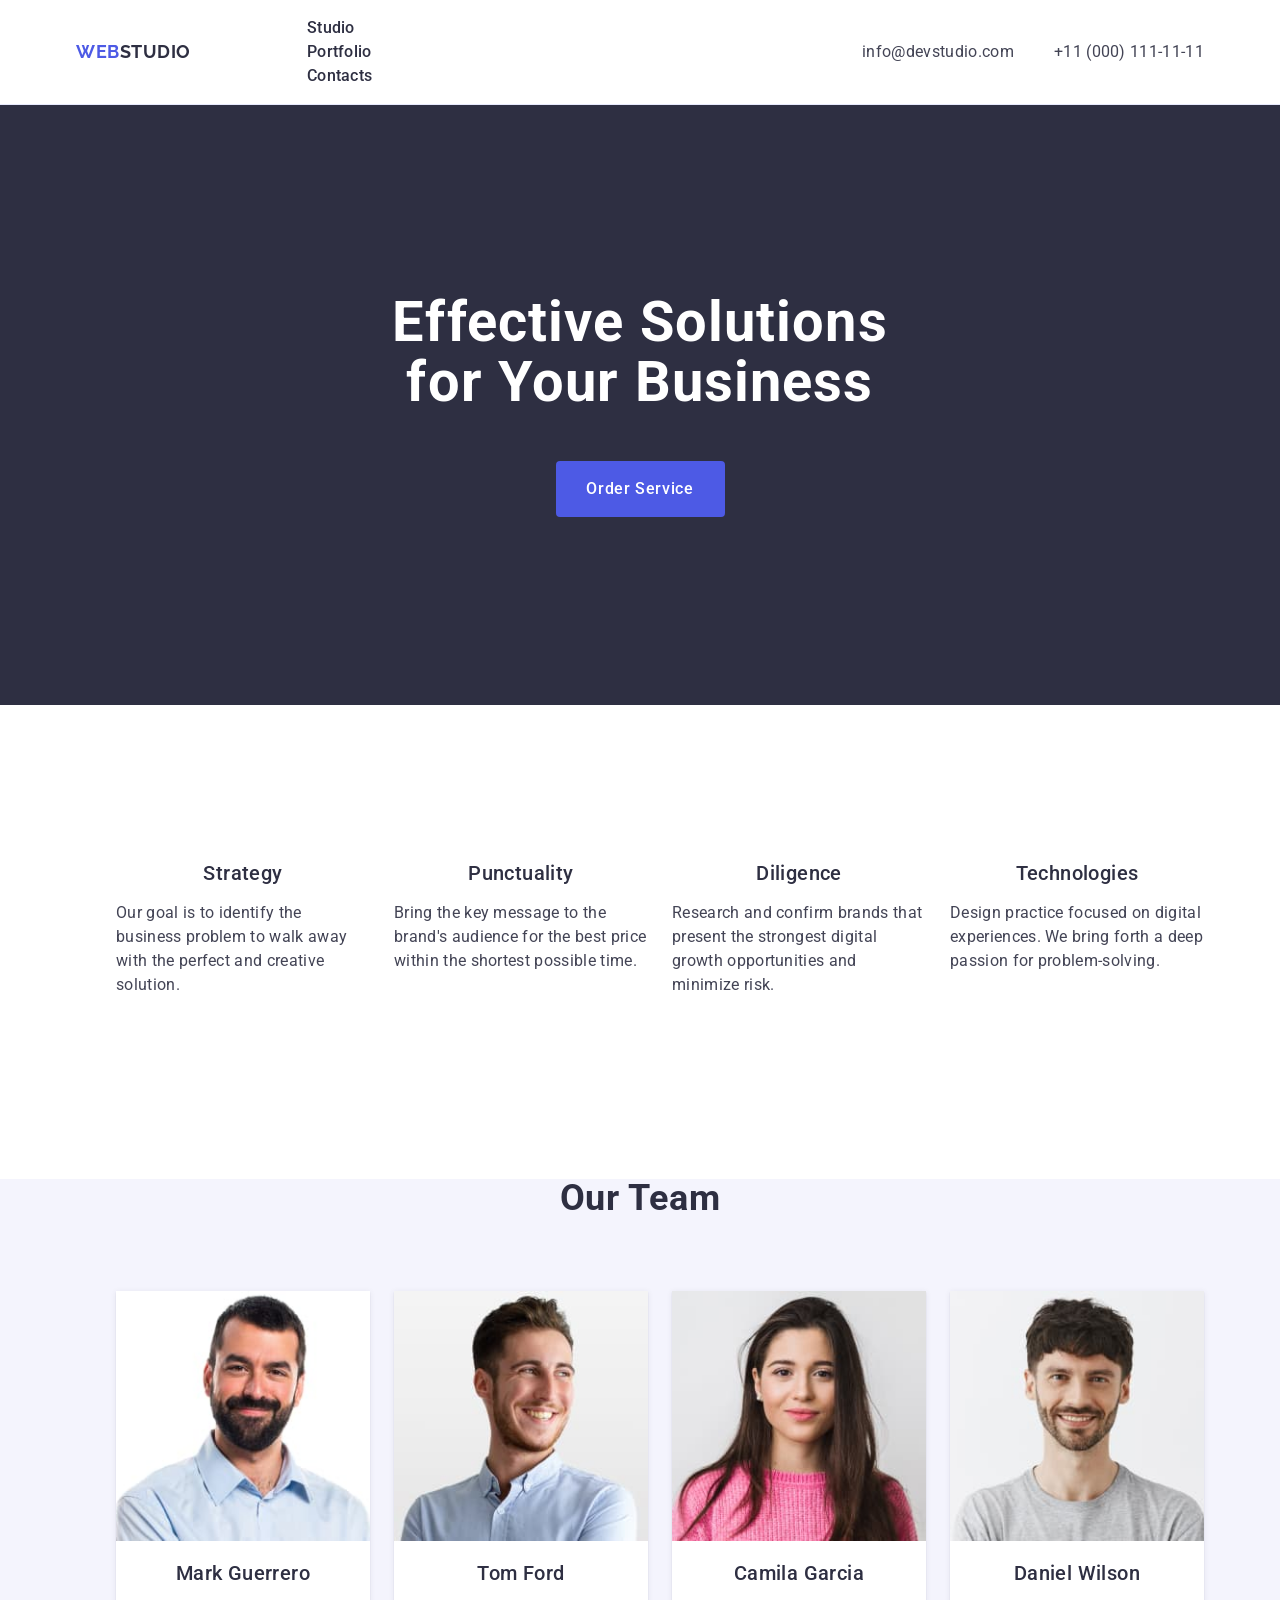
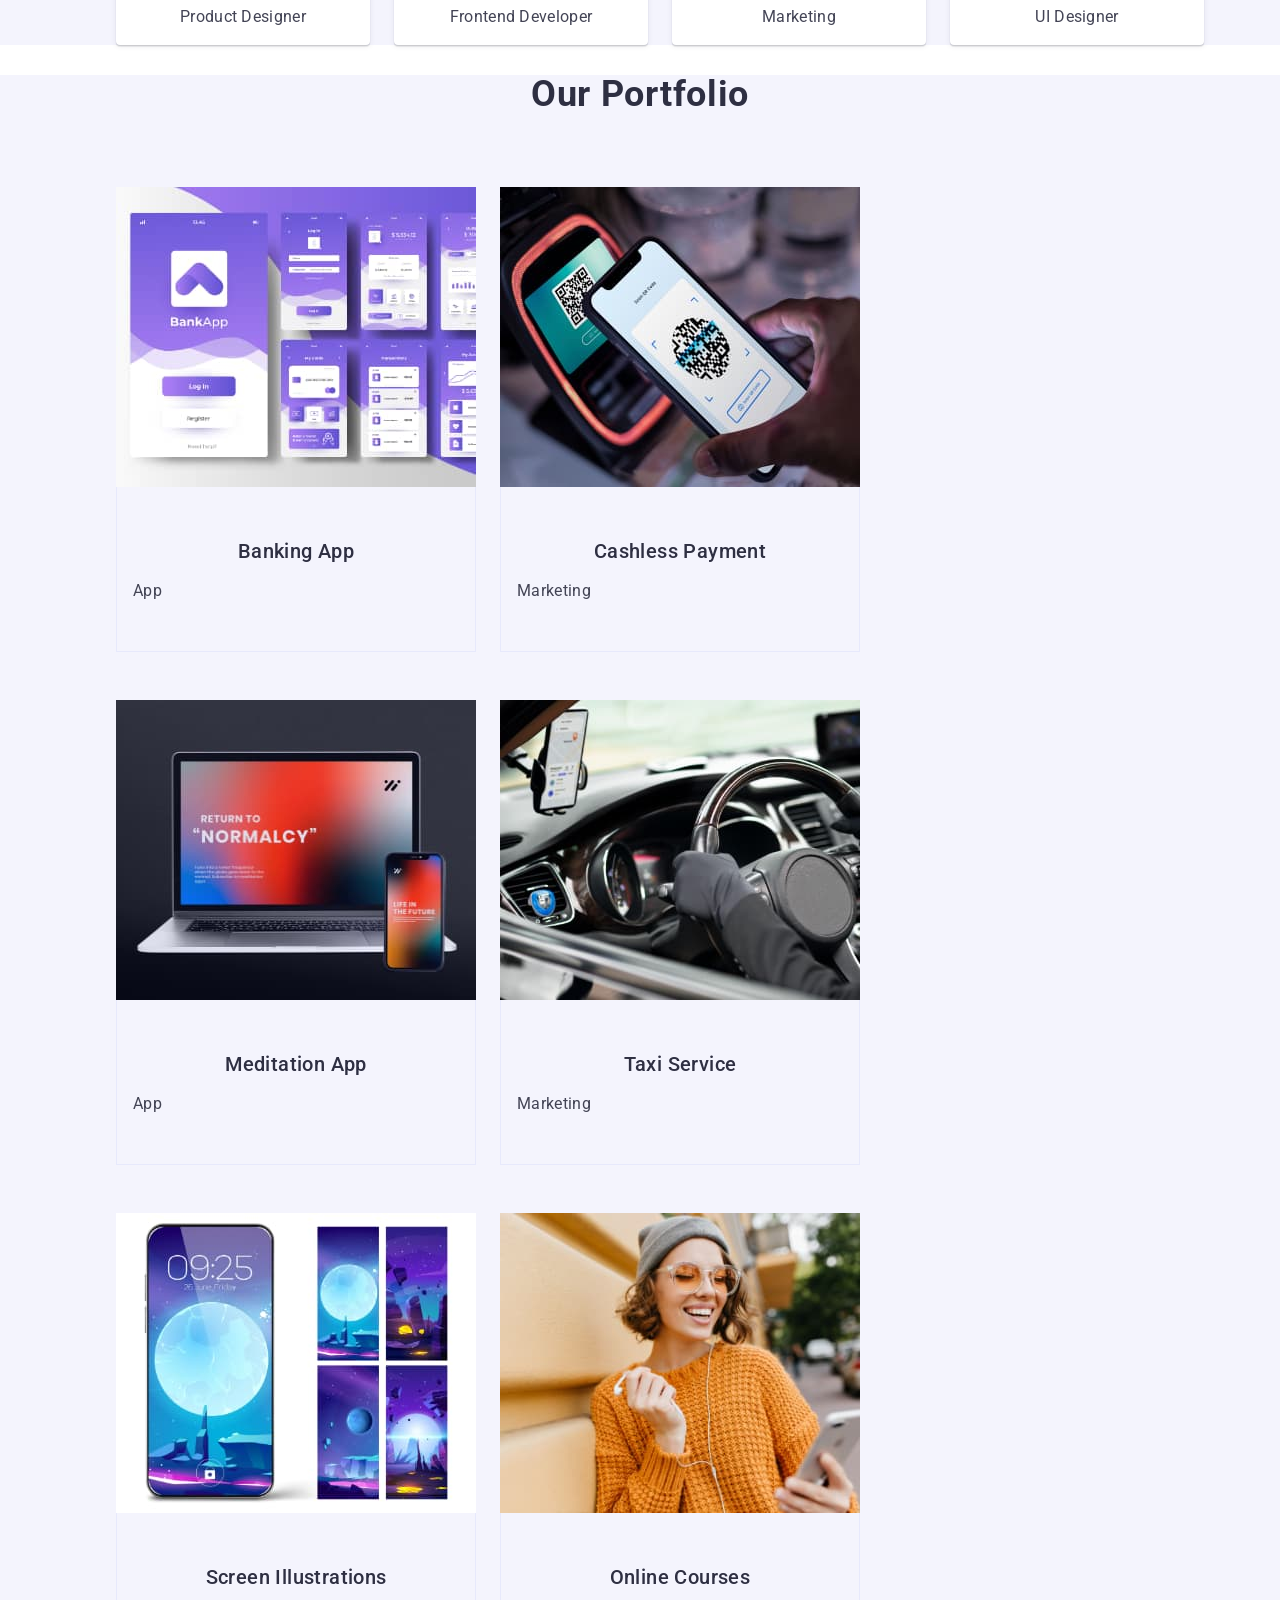
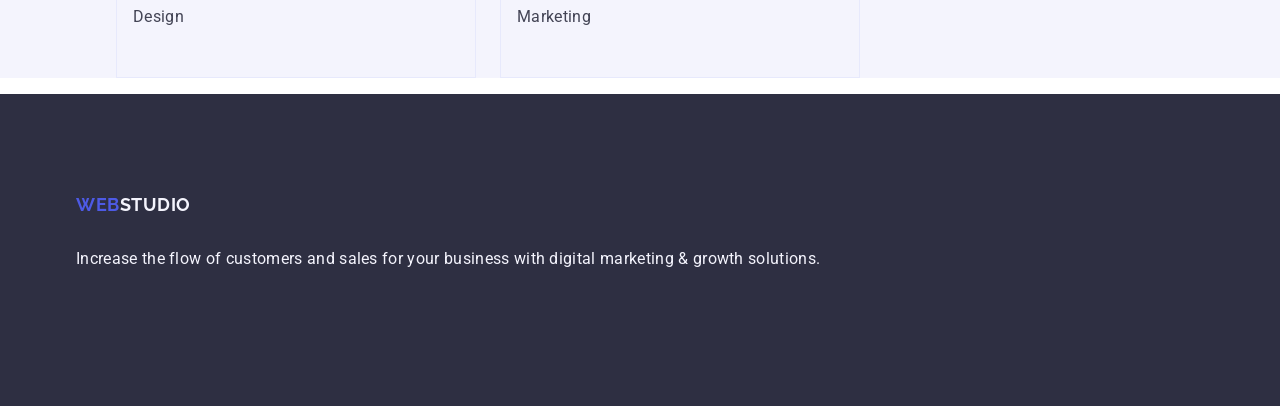
==== index.html @ 8fac4579 "poprawka -znacznik img -menu gap 40px -max width -styl width: calc -section padding -div kontener -f" ====
<!DOCTYPE html>
<html lang="en">

<head>
    <meta charset="utf-8">
    <meta http-equiv="X-UA-Compatible" content="IE=edge">
    <meta name="viewport" content="width=device-width, initial-scale=1.0">
    <title>WebStudio</title>
    <link rel="stylesheet" href="https://cdnjs.cloudflare.com/ajax/libs/modern-normalize/2.0.0/modern-normalize.min.css"
        integrity="sha512-4xo8blKMVCiXpTaLzQSLSw3KFOVPWhm/TRtuPVc4WG6kUgjH6J03IBuG7JZPkcWMxJ5huwaBpOpnwYElP/m6wg=="
        crossorigin="anonymous" referrerpolicy="no-referrer">
    <link rel="preconnect" href="https://fonts.googleapis.com">
    <link rel="preconnect" href="https://fonts.gstatic.com" crossorigin>
    <link href="https://fonts.googleapis.com/css2?family=Raleway:wght@700&family=Roboto:wght@400;500;700&display=swap"
        rel="stylesheet">
    <link rel="stylesheet" href="./css/styles.css" />
</head>

<body>
    <header class="first-line">
        <!--navigation-->
        <div class="div-container container">
            <nav class="top-line">
                <a href="./index.html" class="web">Web<span class="studio">Studio</span></a>
                <ul class="list-nav">
                    <li>
                        <a class="menu-nav" href="./index.html">Studio</a>
                    </li>
                    <li>
                        <a class="menu-nav" href="">Portfolio</a>
                    </li>
                    <li>
                        <a class="menu-nav" href="">Contacts</a>
                    </li>
                </ul>
            </nav>
            <!--address link-->
            <address class="address">
                <ul class="contact-list">
                    <li>
                        <a class="contact" href="mailto:info@devstudio.com">info@devstudio.com</a>
                    </li>
                    <li>
                        <a class="contact" href="tel:+110001111111">+11 (000) 111-11-11</a>
                    </li>
                </ul>
            </address>
        </div>
    </header>
    <main>
        <!--image theme section-->
        <section class="first-section">
            <div class="container">
                <h1 class="page-title">Effective Solutions for Your Business</h1>
                <button class="service-button" type="button">Order Service</button>
            </div>
        </section>
        <!--first section-->
        <section class="section-text">
            <div class="container">
                <h2 class="visually-hidden">hidden-header</h2>
                <ul class="list-title">
                    <li class="list-item">
                        <h3 class="title">Strategy</h3>
                        <p class="text">Our goal is to identify the business
                            problem to walk away with the perfect and creative solution.</p>
                    </li>
                    <li class="list-item">
                        <h3 class="title">Punctuality</h3>
                        <p class="text">Bring the key message to the brand's audience for the best price within the
                            shortest
                            possible
                            time.</p>
                    </li>
                    <li class="list-item">
                        <h3 class="title">Diligence</h3>
                        <p class="text">Research and confirm brands that present the strongest digital growth
                            opportunities
                            and minimize
                            risk.</p>
                    </li>
                    <li class="list-item">
                        <h3 class="title">Technologies</h3>
                        <p class="text">Design practice focused on digital experiences. We bring forth a deep passion
                            for
                            problem-solving.</p>
                    </li>
                </ul>
            </div>
        </section>
        <!--our team section-->
        <section class="team-section">
            <div class="container">
                <h2 class="our-team">Our Team</h2>
                <ul class="team-list">
                    <li class="team-card">
                        <img src="./images/teammate1.jpg" alt="Product Designer" width="264">
                        <h3 class="team-mate">Mark Guerrero</h3>
                        <p class="position">Product Designer</p>
                    </li>
                    <li class="team-card">
                        <img src="./images/teammate2.jpg" alt="Frontend Developer" width="264">
                        <h3 class="team-mate">Tom Ford</h3>
                        <p class="position">Frontend Developer</p>
                    </li>
                    <li class="team-card">
                        <img src="./images/teammate3.jpg" alt="Lady from the marketing department" width="264">
                        <h3 class="team-mate">Camila Garcia</h3>
                        <p class="position">Marketing</p>
                    </li>
                    <li class="team-card">
                        <img src="./images/teammate4.jpg" alt="UI Designer" width="264">
                        <h3 class="team-mate">Daniel Wilson</h3>
                        <p class="position">UI Designer</p>
                    </li>
                </ul>
            </div>
        </section>
        <!--web studio portfolio-->
        <section class="our-portfolio-section">
            <div class="container">
                <h2 class="portfolio">Our Portfolio</h2>
                <ul class="portfolio-showcase">
                    <li class="portfolio-item">
                        <img src="./images/img1.jpg" alt="banking app showcase" width="360" height="300">
                        <div class="div-portfolio">
                            <h3 class="header-portfolio">Banking App</h3>
                            <p class="script">App</p>
                        </div>
                    </li>
                    <li class="portfolio-item">
                        <img src="./images/img2.jpg" alt="NFC payment" width="360">
                        <div class="div-portfolio">
                            <h3 class="header-portfolio">Cashless Payment</h3>
                            <p class="script">Marketing</p>
                        </div>
                    </li>
                    <li class="portfolio-item">
                        <img src="./images/img3.jpg" alt="colorful screen of laptop and phone" width="360" height="300">
                        <div class="div-portfolio">
                            <h3 class="header-portfolio">Meditation App</h3>
                            <p class="script">App</p>
                        </div>
                    </li>
                    <li class="portfolio-item">
                        <img src="./images/img4.jpg" alt="control panel in the car" width="360" height="300">
                        <div class="div-portfolio">
                            <h3 class="header-portfolio">Taxi Service</h3>
                            <p class="script">Marketing</p>
                        </div>
                    </li>
                    <li class="portfolio-item">
                        <img src="./images/img5.jpg" alt="set of walpapers for phone" width="360" height="300">
                        <div class="div-portfolio">
                            <h3 class="header-portfolio">Screen Illustrations</h3>
                            <p class="script">Design</p>
                        </div>
                    </li>
                    <li class="portfolio-item">
                        <img src="./images/img6.jpg" alt="smiling lady in orange sweater and sunglasses" width="360"
                            height="300">
                        <div class="div-portfolio">
                            <h3 class="header-portfolio">Online Courses</h3>
                            <p class="script">Marketing</p>
                        </div>
                    </li>
                </ul>
            </div>
        </section>
    </main>
    <footer class="footer">
        <div class="container">
            <a href="./index.html" class="web web-footer">Web<span class="footer-studio">Studio</span></a>
            <p class="footer-text">Increase the flow of customers and sales for your business with digital marketing &
                growth solutions.</p>
        </div>
    </footer>
</body>

</html>
---- css/styles.css ----
*,
*::before,
*::after {
	box-sizing: border-box;
}

body {
	font-family: "Roboto", sans-serif;
	background-color: #ffffff;
	font-size: 16px;
	line-height: 1.5;
	letter-spacing: 0.02em;
	color: #434455;
}

img {
	display: block;
	max-width: 100%;
	height: auto;
}

.first-line {
	border-bottom: 1px solid #e7e9fc;
}

.div-container {
	display: flex;
	align-items: center;
	justify-content: space-between;
}

.container {
	width: 1158px;
	margin: 0 auto;
	padding: 0 15px;
}

.top-line {
	display: flex;
	align-items: center;
	justify-content: space-between;
}

.web {
	font-family: "Raleway", sans-serif;
	font-weight: 700;
	font-size: 18px;
	line-height: 1.17;
	letter-spacing: 0.03em;
	text-transform: uppercase;
	text-decoration: none;
	color: #4d5ae5;
	display: flex;
	margin-right: 76px;
}

.studio {
	font-family: "Raleway", sans-serif;
	font-weight: 700;
	font-size: 18px;
	line-height: 1.17;
	letter-spacing: 0.03em;
	text-decoration: none;
	color: #2e2f42;
}

.list-navi {
	display: flex;
	padding: 24px 0;
	gap: 40px;
}

.menu-nav {
	font-family: "Roboto";
	font-weight: 500;
	font-size: 16px;
	line-height: 1.5;
	letter-spacing: 0.02em;
	text-decoration: none;
	color: #2e2f42;
	padding: 24px 0;
	gap: 40px;
}

.menu-nav:hover,
.menu-nav:focus {
	color: #404bbf;
}

.address {
	font-style: normal;
}

.contact-list {
	display: flex;
	padding: 24px 0;
	gap: 40px;
}

.contact {
	font-family: "Roboto";
	font-weight: 400;
	font-size: 16px;
	line-height: 1.5;
	letter-spacing: 0.02em;
	text-decoration: none;
	color: #434455;
}

.contact:hover,
.contact:focus {
	color: #404bbf;
}

.first-section {
	background-color: #2e2f42;
	text-align: center;
	padding: 188px 0;
}

.page-title {
	font-family: "Roboto";
	font-weight: 700;
	font-size: 56px;
	line-height: 1.07;
	letter-spacing: 0.02em;
	text-align: center;
	color: #ffffff;
	margin: 0 auto;
	margin-bottom: 48px;
	max-width: 496px;
}

.service-button {
	font-family: "Roboto", sans-serif;
	font-weight: 500;
	font-size: 16px;
	line-height: 1.5;
	letter-spacing: 0.04em;
	color: #ffffff;
	background-color: #4d5ae5;
	cursor: pointer;
	display: block;
	border-radius: 4px;
	margin: 0 auto;
	height: 56px;
	border: none;
	min-width: 169px;
}
.section-text {
	padding-top: 120px;
	padding-bottom: 120px;
}

.visually-hidden {
	position: absolute;
	width: 1px;
	height: 1px;
	margin: -1px;
	border: 0;
	padding: 0;
	white-space: nowrap;
	clip-path: inset(100%);
	clip: rect(0 0 0 0);
	overflow: hidden;
}

.list-title {
	display: flex;
	gap: 24px;
}

.list-item {
	width: calc((100% - 3 * 24px) / 4);
}

.service-button:hover,
.service-button:active,
.service-button:focus {
	background-color: #404bbf;
}

.second-section {
	font-weight: 700;
	font-size: 36px;
	line-height: 1.11;
	letter-spacing: 0.02em;
	text-align: center;
	color: #2e2f42;
}

.title {
	font-family: "Roboto";
	font-weight: 500;
	font-size: 20px;
	line-height: 1.2;
	letter-spacing: 0.02em;
	text-align: center;
	color: #2e2f42;
	margin-bottom: 8px;
}

.text {
	font-family: "Roboto";
	font-weight: 400;
	font-size: 16px;
	color: #434455;
}

ul {
	list-style-type: none;
}

.team-section {
	background-color: #f4f4fd;
}

.our-team {
	font-family: "Roboto";
	font-weight: 700;
	font-size: 36px;
	line-height: 1.11;
	letter-spacing: 0.02em;
	text-align: center;
	text-transform: capitalize;
	color: #2e2f42;
	margin-bottom: 72px;
}

.team-list {
	display: flex;
	gap: 24px;
}

.team-card {
	background-color: #ffffff;
	text-align: center;
	box-shadow: 0 2px 1px 0 rgba(46, 47, 66, 0.08),
		0 1px 1px 0 rgba(46, 47, 66, 0.16), 0 1px 6px 0 rgba(46, 47, 66, 0.08);
	border-radius: 0px 0px 4px 4px;
}

.team-mate {
	font-family: "Roboto";
	font-weight: 500;
	font-size: 20px;
	line-height: 1.2;
	letter-spacing: 0.02em;
	text-align: center;
	color: #2e2f42;
}

.position {
	font-family: "Roboto";
	font-weight: 400;
	font-size: 16px;
	line-height: 1.5;
	letter-spacing: 0.02em;
	text-align: center;
	color: #434455;
}

.our-portfolio-section {
	background-color: #f4f4fd;
}

.portfolio {
	font-family: "Roboto";
	font-weight: 700;
	font-size: 36px;
	line-height: 1.11;
	letter-spacing: 0.02em;
	text-align: center;
	text-transform: capitalize;
	color: #2e2f42;
	text-align: center;
	text-transform: capitalize;
	margin-bottom: 72px;
}

.portfolio-showcase {
	display: flex;
	flex-wrap: wrap;
	column-gap: 24px;
	row-gap: 48px;
}

.portfolio-item {
	width: cals((100% - 48px) / 3);
}

.div-portfolio {
	border: 1px solid #e7e9fc;
	padding: 32px 16px;
	border-top: none;
}

.header-portfolio {
	font-family: "Roboto";
	font-weight: 500;
	font-size: 20px;
	line-height: 1.2;
	letter-spacing: 0.02em;
	text-align: center;
	color: #2e2f42;
	margin-bottom: 8px;
}

.script {
	font-family: "Roboto";
	font-weight: 400;
	font-size: 16px;
	color: #434455;
}

.footer {
	background-color: #2e2f42;
	height: 312px;
	padding: 100px 0;
}

.web-footer {
	display: inline-block;
	margin-bottom: 16px;
}

.footer-studio {
	font-family: "Raleway", sans-serif;
	font-weight: 700;
	font-size: 18px;
	line-height: 1.17;
	letter-spacing: 0.03em;
	text-transform: uppercase;
	color: #f4f4fd;
}

.footer-text {
	font-family: "Roboto";
	font-weight: 400;
	font-size: 16px;
	color: #f4f4fd;
}
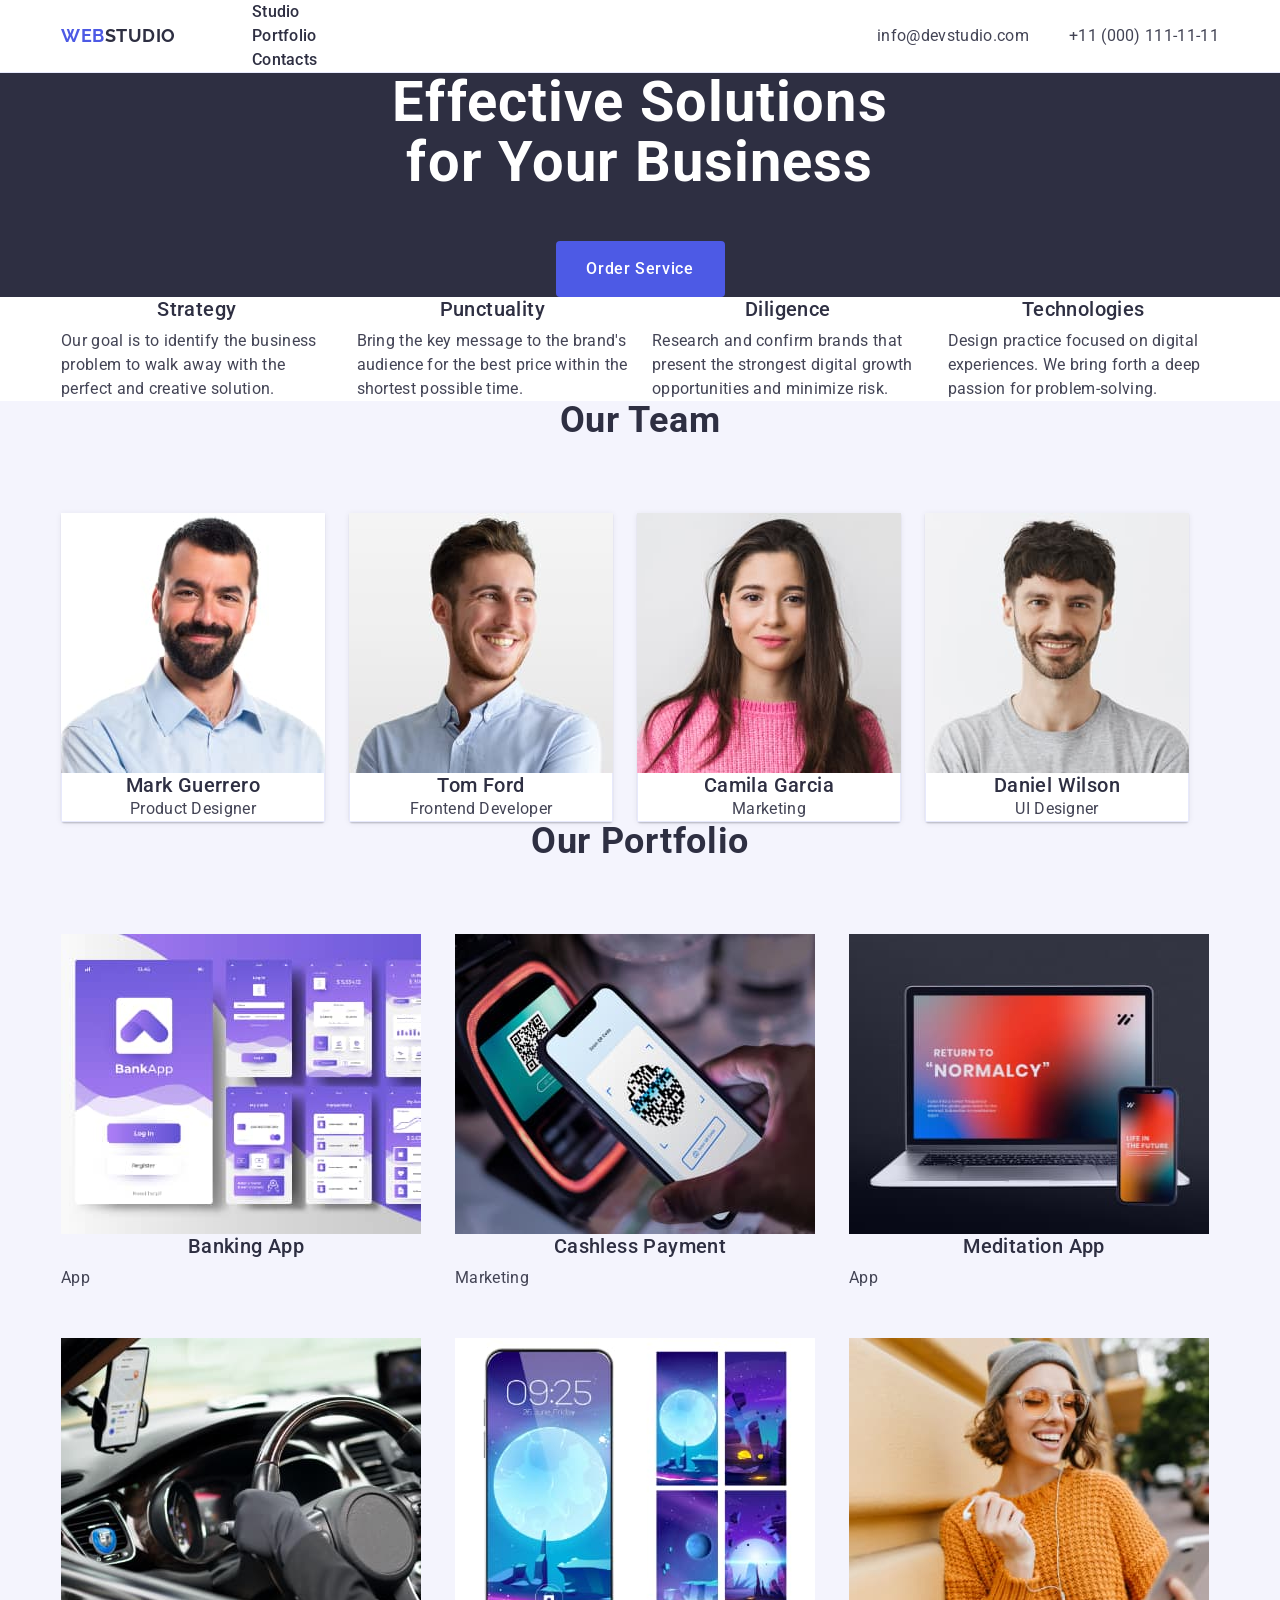
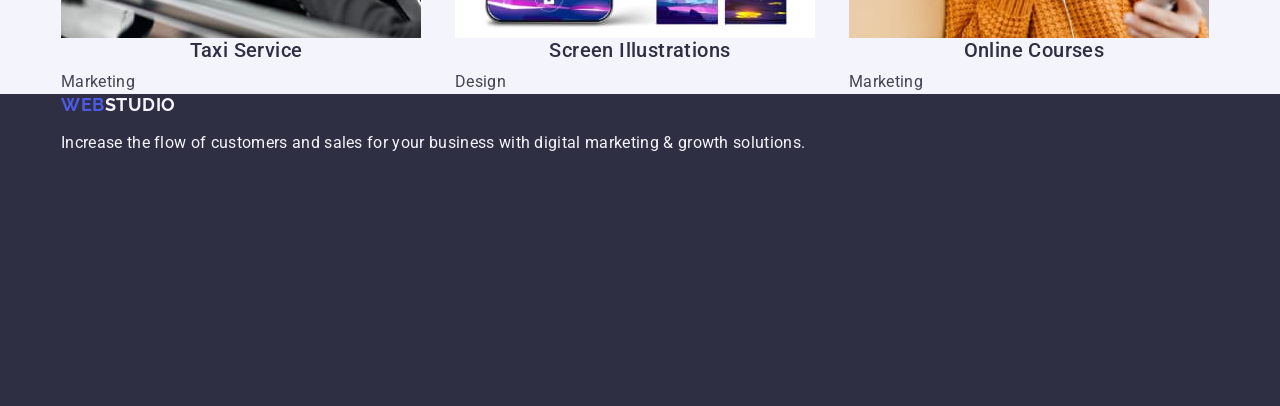
==== commit 459db498: "poprawka 3 padding 0 div dla li" ====
--- a/index.html
+++ b/index.html
@@ -95,23 +95,31 @@
                 <ul class="team-list">
                     <li class="team-card">
                         <img src="./images/teammate1.jpg" alt="Product Designer" width="264">
-                        <h3 class="team-mate">Mark Guerrero</h3>
-                        <p class="position">Product Designer</p>
+                        <div class="div-portfolio">
+                            <h3 class="team-mate">Mark Guerrero</h3>
+                            <p class="position">Product Designer</p>
+                        </div>
                     </li>
                     <li class="team-card">
                         <img src="./images/teammate2.jpg" alt="Frontend Developer" width="264">
-                        <h3 class="team-mate">Tom Ford</h3>
-                        <p class="position">Frontend Developer</p>
+                        <div class="div-portfolio">
+                            <h3 class="team-mate">Tom Ford</h3>
+                            <p class="position">Frontend Developer</p>
+                        </div>
                     </li>
                     <li class="team-card">
                         <img src="./images/teammate3.jpg" alt="Lady from the marketing department" width="264">
-                        <h3 class="team-mate">Camila Garcia</h3>
-                        <p class="position">Marketing</p>
+                        <div class="div-portfolio">
+                            <h3 class="team-mate">Camila Garcia</h3>
+                            <p class="position">Marketing</p>
+                        </div>
                     </li>
                     <li class="team-card">
                         <img src="./images/teammate4.jpg" alt="UI Designer" width="264">
-                        <h3 class="team-mate">Daniel Wilson</h3>
-                        <p class="position">UI Designer</p>
+                        <div class="div-portfolio">
+                            <h3 class="team-mate">Daniel Wilson</h3>
+                            <p class="position">UI Designer</p>
+                        </div>
                     </li>
                 </ul>
             </div>
@@ -123,46 +131,35 @@
                 <ul class="portfolio-showcase">
                     <li class="portfolio-item">
                         <img src="./images/img1.jpg" alt="banking app showcase" width="360" height="300">
-                        <div class="div-portfolio">
-                            <h3 class="header-portfolio">Banking App</h3>
-                            <p class="script">App</p>
-                        </div>
+                        <h3 class="header-portfolio">Banking App</h3>
+                        <p class="script">App</p>
                     </li>
                     <li class="portfolio-item">
                         <img src="./images/img2.jpg" alt="NFC payment" width="360">
-                        <div class="div-portfolio">
-                            <h3 class="header-portfolio">Cashless Payment</h3>
-                            <p class="script">Marketing</p>
-                        </div>
+                        <h3 class="header-portfolio">Cashless Payment</h3>
+                        <p class="script">Marketing</p>
                     </li>
                     <li class="portfolio-item">
                         <img src="./images/img3.jpg" alt="colorful screen of laptop and phone" width="360" height="300">
-                        <div class="div-portfolio">
-                            <h3 class="header-portfolio">Meditation App</h3>
-                            <p class="script">App</p>
-                        </div>
+                        <h3 class="header-portfolio">Meditation App</h3>
+                        <p class="script">App</p>
                     </li>
                     <li class="portfolio-item">
                         <img src="./images/img4.jpg" alt="control panel in the car" width="360" height="300">
-                        <div class="div-portfolio">
-                            <h3 class="header-portfolio">Taxi Service</h3>
-                            <p class="script">Marketing</p>
-                        </div>
+                        <h3 class="header-portfolio">Taxi Service</h3>
+                        <p class="script">Marketing</p>
+
                     </li>
                     <li class="portfolio-item">
                         <img src="./images/img5.jpg" alt="set of walpapers for phone" width="360" height="300">
-                        <div class="div-portfolio">
-                            <h3 class="header-portfolio">Screen Illustrations</h3>
-                            <p class="script">Design</p>
-                        </div>
+                        <h3 class="header-portfolio">Screen Illustrations</h3>
+                        <p class="script">Design</p>
                     </li>
                     <li class="portfolio-item">
                         <img src="./images/img6.jpg" alt="smiling lady in orange sweater and sunglasses" width="360"
                             height="300">
-                        <div class="div-portfolio">
-                            <h3 class="header-portfolio">Online Courses</h3>
-                            <p class="script">Marketing</p>
-                        </div>
+                        <h3 class="header-portfolio">Online Courses</h3>
+                        <p class="script">Marketing</p>
                     </li>
                 </ul>
             </div>
--- a/css/styles.css
+++ b/css/styles.css
@@ -2,6 +2,8 @@
 *::before,
 *::after {
 	box-sizing: border-box;
+	margin: 0;
+	padding: 0;
 }
 
 body {
@@ -32,7 +34,7 @@
 .container {
 	width: 1158px;
 	margin: 0 auto;
-	padding: 0 15px;
+	padding: 0;
 }
 
 .top-line {
@@ -66,7 +68,7 @@
 
 .list-navi {
 	display: flex;
-	padding: 24px 0;
+	padding: 0;
 	gap: 40px;
 }
 
@@ -78,7 +80,7 @@
 	letter-spacing: 0.02em;
 	text-decoration: none;
 	color: #2e2f42;
-	padding: 24px 0;
+	padding: 0;
 	gap: 40px;
 }
 
@@ -93,7 +95,7 @@
 
 .contact-list {
 	display: flex;
-	padding: 24px 0;
+	padding: 0;
 	gap: 40px;
 }
 
@@ -115,7 +117,7 @@
 .first-section {
 	background-color: #2e2f42;
 	text-align: center;
-	padding: 188px 0;
+	padding: 0;
 }
 
 .page-title {
@@ -148,8 +150,7 @@
 	min-width: 169px;
 }
 .section-text {
-	padding-top: 120px;
-	padding-bottom: 120px;
+	padding: 0;
 }
 
 .visually-hidden {
@@ -286,12 +287,12 @@
 }
 
 .portfolio-item {
-	width: cals((100% - 48px) / 3);
+	width: calc((100% - 48px) / 3);
 }
 
 .div-portfolio {
 	border: 1px solid #e7e9fc;
-	padding: 32px 16px;
+	padding: 0;
 	border-top: none;
 }
 
@@ -316,7 +317,7 @@
 .footer {
 	background-color: #2e2f42;
 	height: 312px;
-	padding: 100px 0;
+	padding: 0;
 }
 
 .web-footer {
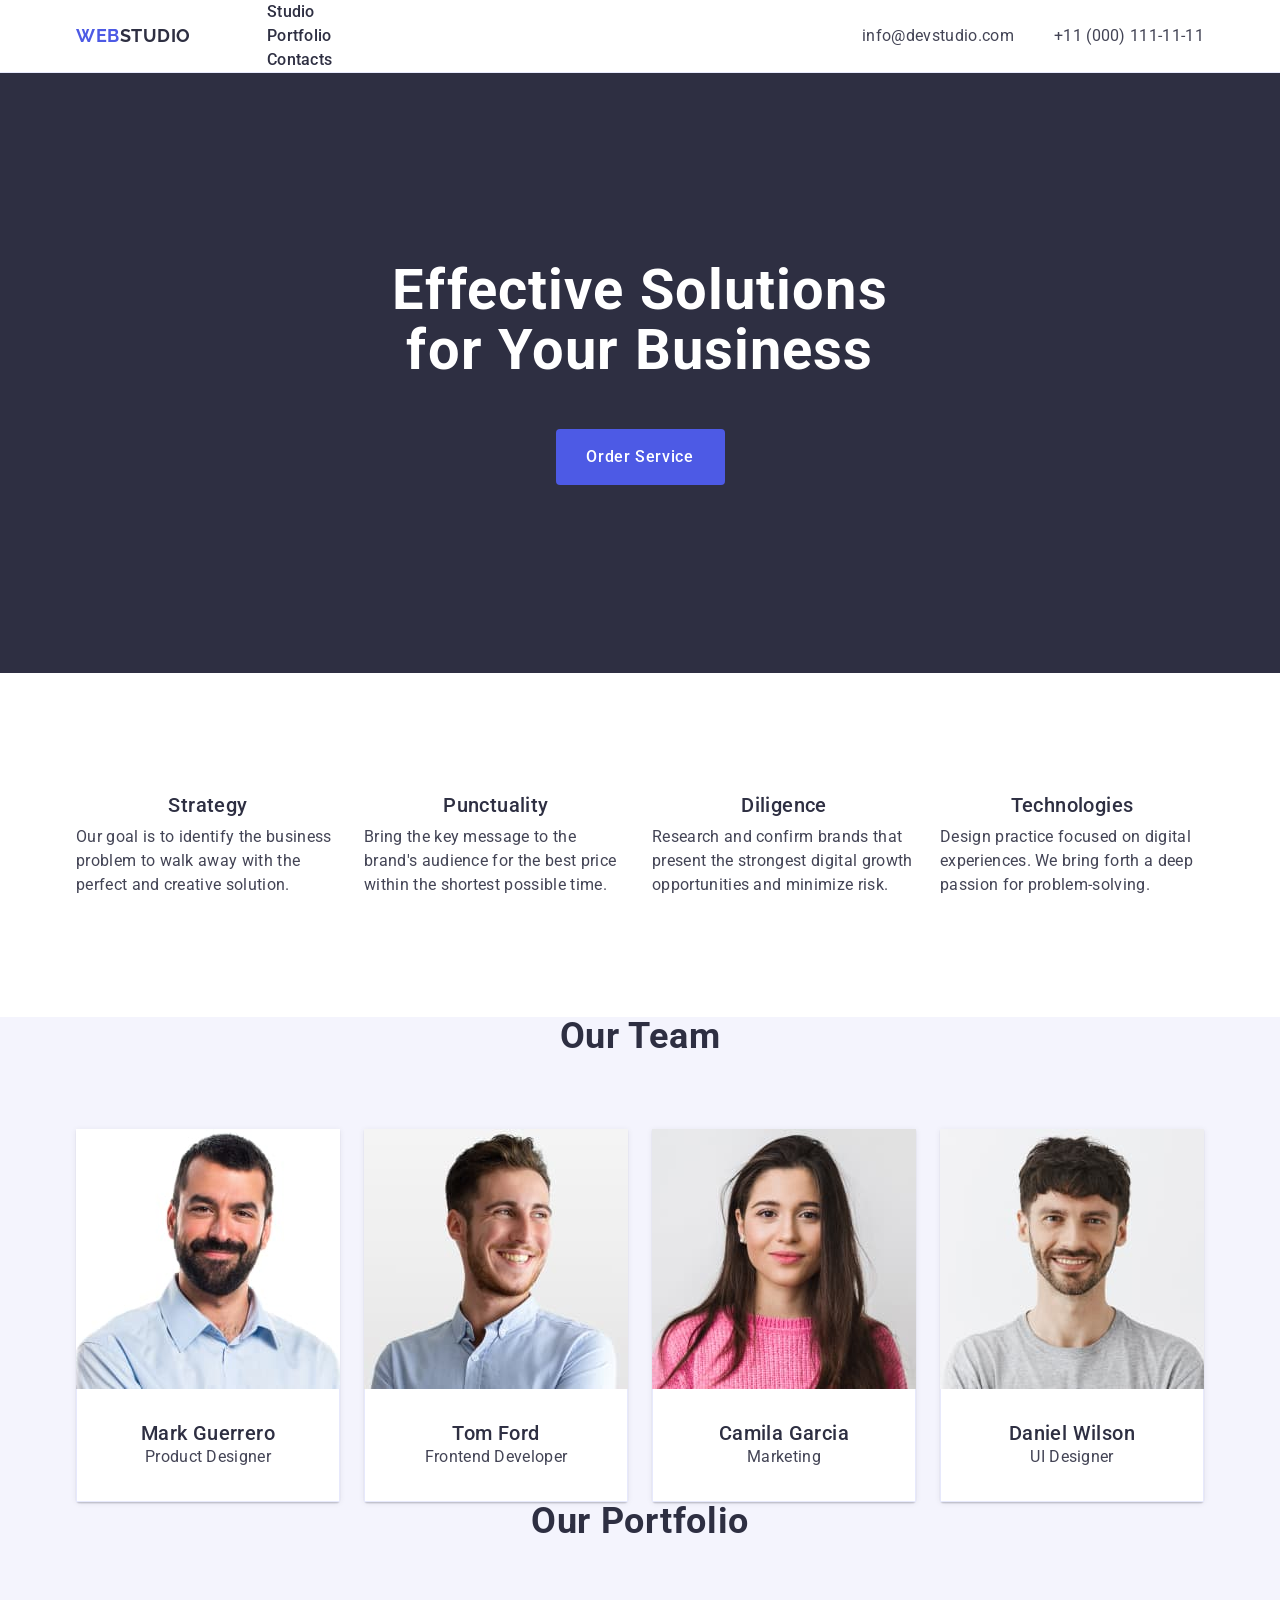
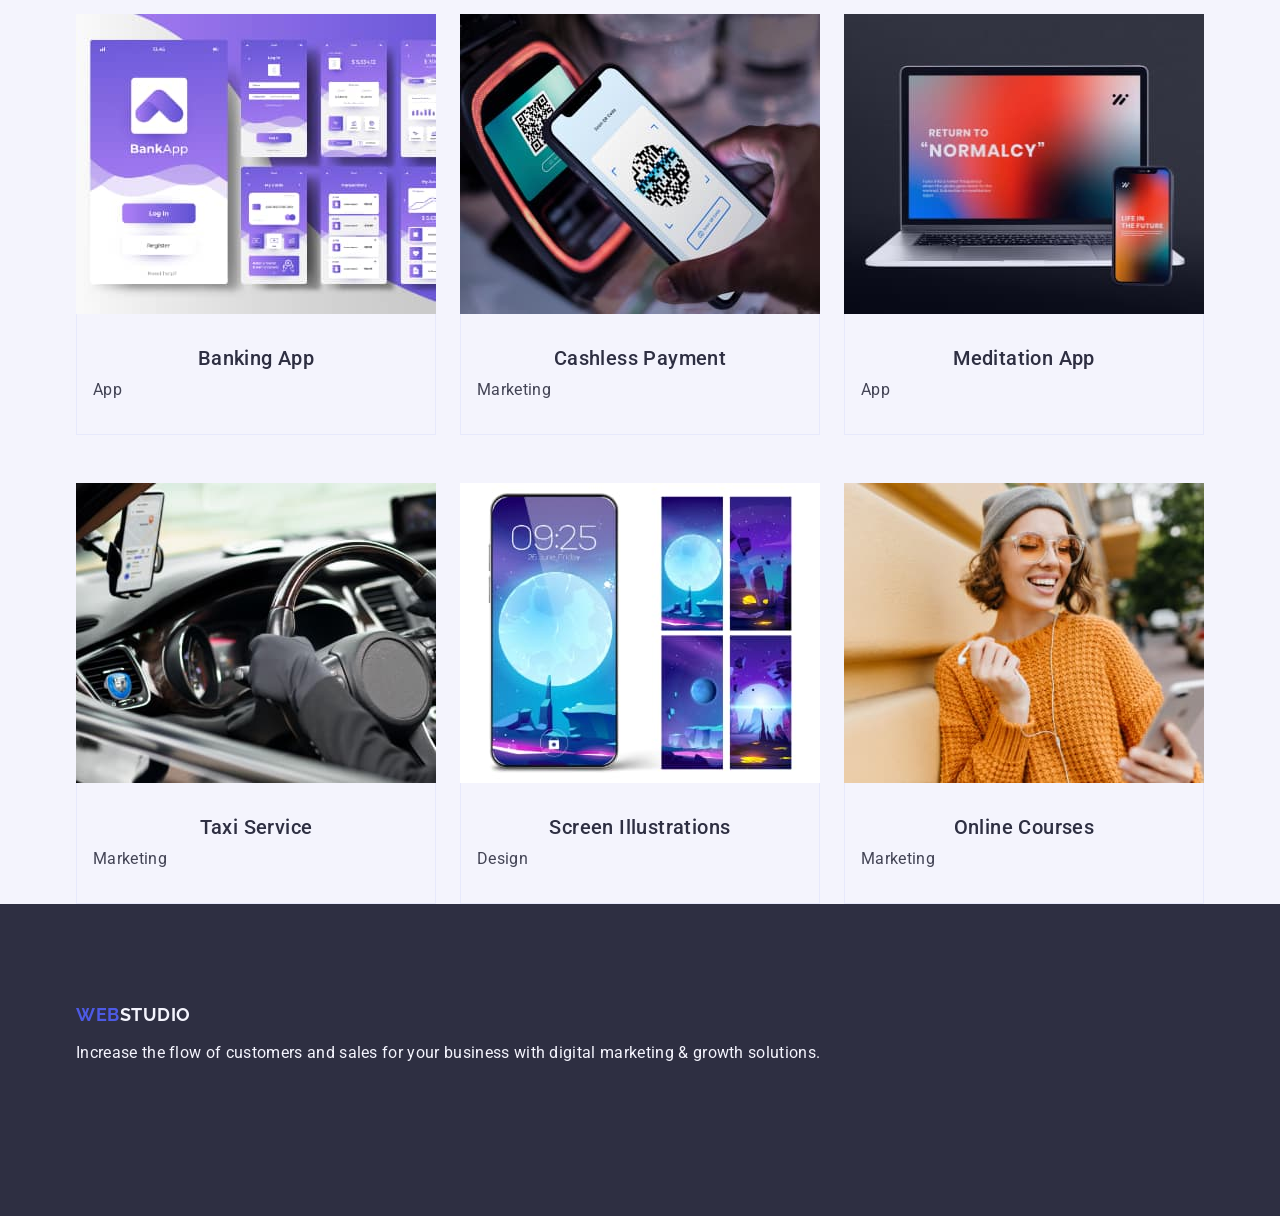
==== commit 07151254: "5 poprawka div w czwartej sekcji" ====
--- a/index.html
+++ b/index.html
@@ -131,35 +131,46 @@
                 <ul class="portfolio-showcase">
                     <li class="portfolio-item">
                         <img src="./images/img1.jpg" alt="banking app showcase" width="360" height="300">
-                        <h3 class="header-portfolio">Banking App</h3>
-                        <p class="script">App</p>
+                        <div class="div-row">
+                            <h3 class="header-portfolio">Banking App</h3>
+                            <p class="script">App</p>
+                        </div>
                     </li>
                     <li class="portfolio-item">
                         <img src="./images/img2.jpg" alt="NFC payment" width="360">
-                        <h3 class="header-portfolio">Cashless Payment</h3>
-                        <p class="script">Marketing</p>
+                        <div class="div-row">
+                            <h3 class="header-portfolio">Cashless Payment</h3>
+                            <p class="script">Marketing</p>
+                        </div>
                     </li>
                     <li class="portfolio-item">
                         <img src="./images/img3.jpg" alt="colorful screen of laptop and phone" width="360" height="300">
-                        <h3 class="header-portfolio">Meditation App</h3>
-                        <p class="script">App</p>
+                        <div class="div-row">
+                            <h3 class="header-portfolio">Meditation App</h3>
+                            <p class="script">App</p>
+                        </div>
                     </li>
                     <li class="portfolio-item">
                         <img src="./images/img4.jpg" alt="control panel in the car" width="360" height="300">
-                        <h3 class="header-portfolio">Taxi Service</h3>
-                        <p class="script">Marketing</p>
-
+                        <div class="div-row">
+                            <h3 class="header-portfolio">Taxi Service</h3>
+                            <p class="script">Marketing</p>
+                        </div>
                     </li>
                     <li class="portfolio-item">
                         <img src="./images/img5.jpg" alt="set of walpapers for phone" width="360" height="300">
-                        <h3 class="header-portfolio">Screen Illustrations</h3>
-                        <p class="script">Design</p>
+                        <div class="div-row">
+                            <h3 class="header-portfolio">Screen Illustrations</h3>
+                            <p class="script">Design</p>
+                        </div>
                     </li>
                     <li class="portfolio-item">
                         <img src="./images/img6.jpg" alt="smiling lady in orange sweater and sunglasses" width="360"
                             height="300">
-                        <h3 class="header-portfolio">Online Courses</h3>
-                        <p class="script">Marketing</p>
+                        <div class="div-row">
+                            <h3 class="header-portfolio">Online Courses</h3>
+                            <p class="script">Marketing</p>
+                        </div>
                     </li>
                 </ul>
             </div>
--- a/css/styles.css
+++ b/css/styles.css
@@ -34,7 +34,7 @@
 .container {
 	width: 1158px;
 	margin: 0 auto;
-	padding: 0;
+	padding: 0 15px;
 }
 
 .top-line {
@@ -68,7 +68,7 @@
 
 .list-navi {
 	display: flex;
-	padding: 0;
+	padding: 24px 0;
 	gap: 40px;
 }
 
@@ -80,7 +80,7 @@
 	letter-spacing: 0.02em;
 	text-decoration: none;
 	color: #2e2f42;
-	padding: 0;
+	padding: 24px 0;
 	gap: 40px;
 }
 
@@ -95,7 +95,7 @@
 
 .contact-list {
 	display: flex;
-	padding: 0;
+	padding: 24px 0;
 	gap: 40px;
 }
 
@@ -117,7 +117,7 @@
 .first-section {
 	background-color: #2e2f42;
 	text-align: center;
-	padding: 0;
+	padding: 188px 0;
 }
 
 .page-title {
@@ -150,7 +150,7 @@
 	min-width: 169px;
 }
 .section-text {
-	padding: 0;
+	padding: 120px 0 120px 0;
 }
 
 .visually-hidden {
@@ -290,9 +290,15 @@
 	width: calc((100% - 48px) / 3);
 }
 
+.div-row {
+	border: 1px solid #e7e9fc;
+	padding: 32px 16px;
+	border-top: none;
+}
+
 .div-portfolio {
 	border: 1px solid #e7e9fc;
-	padding: 0;
+	padding: 32px 16px;
 	border-top: none;
 }
 
@@ -317,7 +323,7 @@
 .footer {
 	background-color: #2e2f42;
 	height: 312px;
-	padding: 0;
+	padding: 100px 0;
 }
 
 .web-footer {
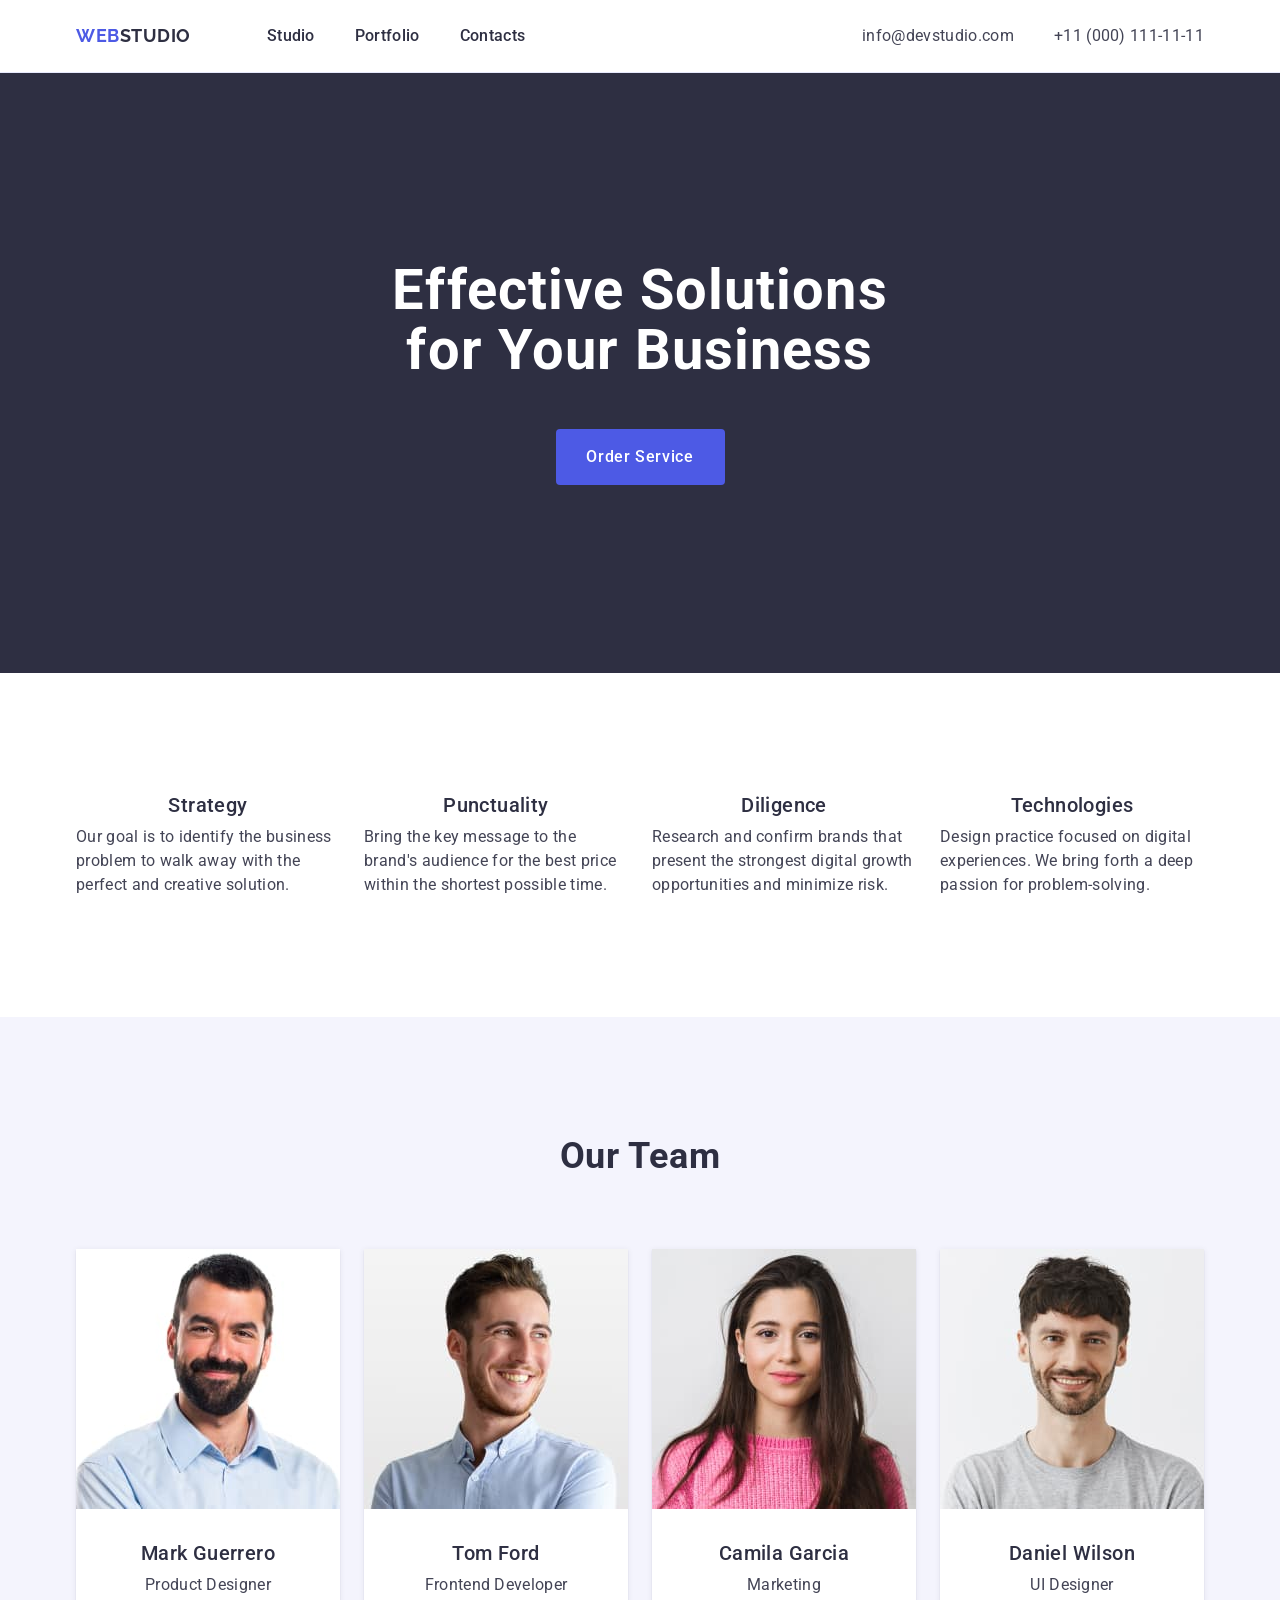
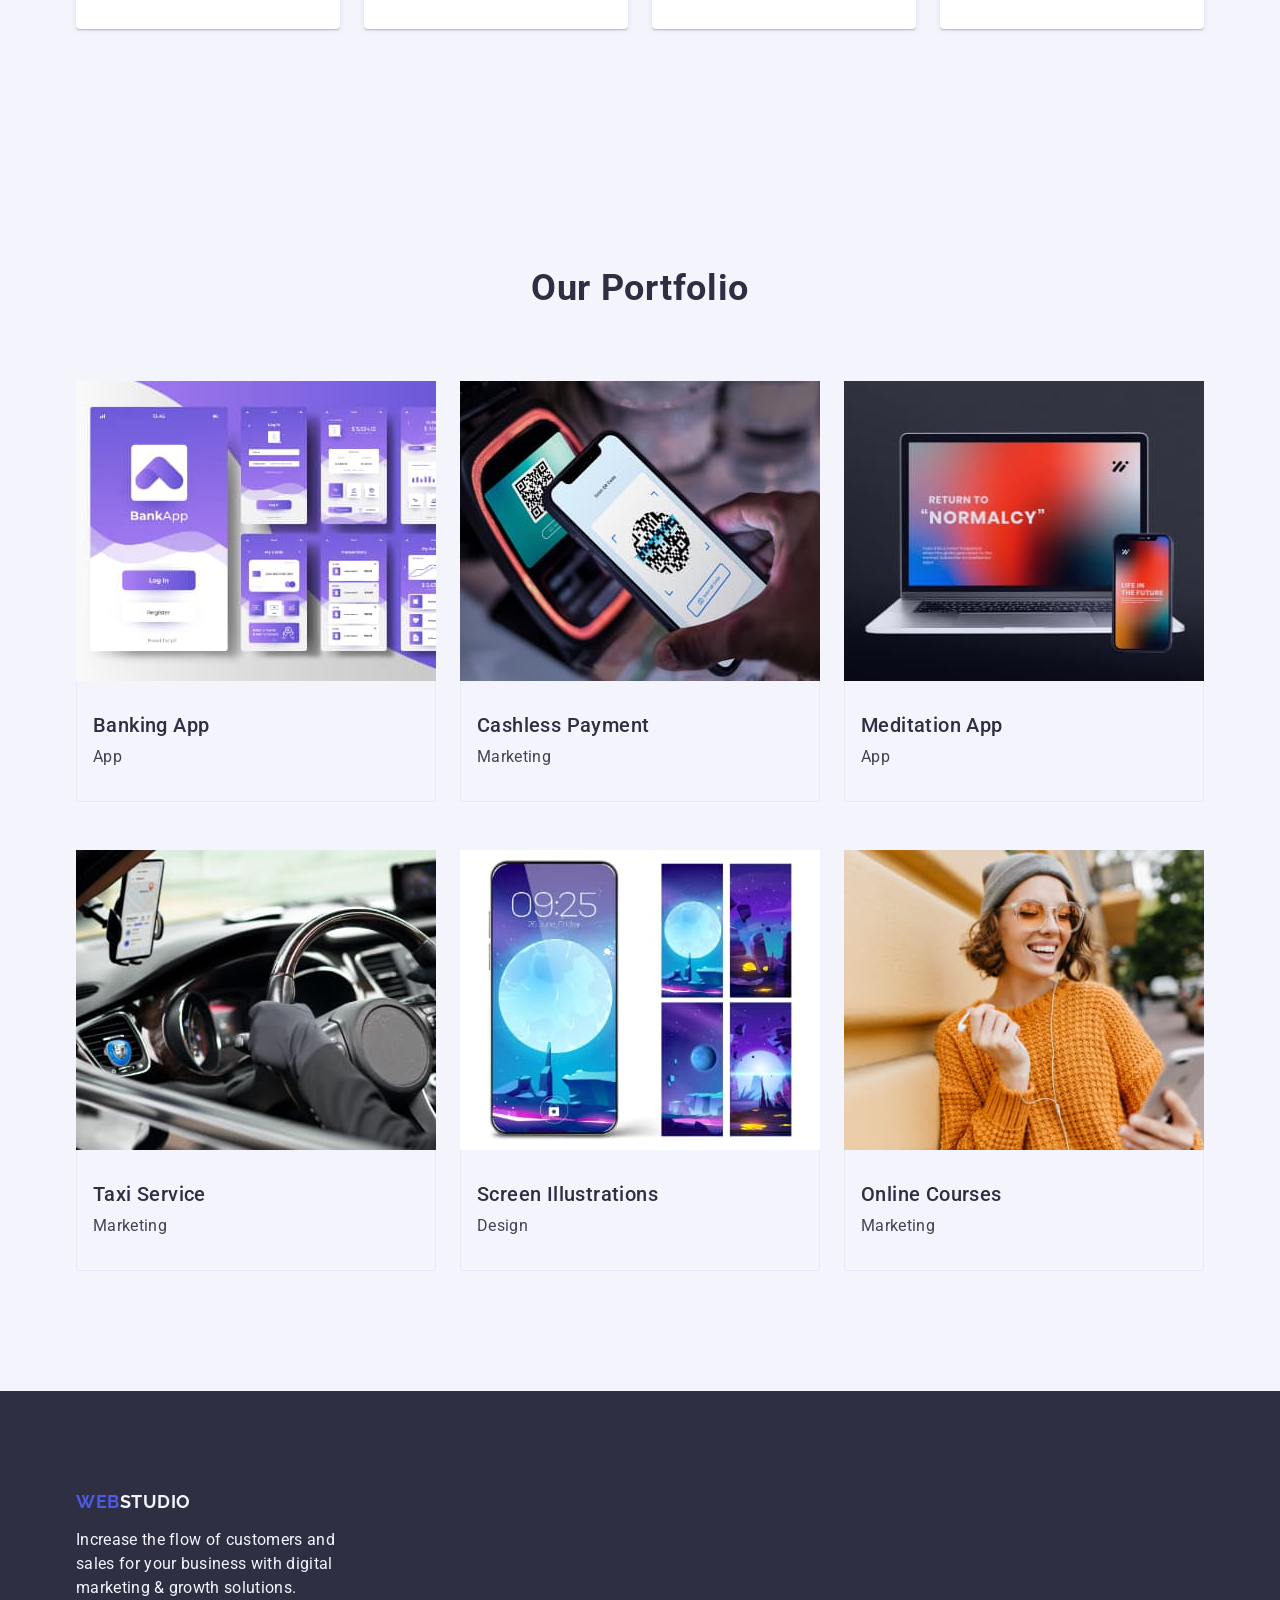
==== commit e51b8f48: "poprawka 10 div-portfolio: border/border-top <-out team-mate: margin-bottom: 8px;" ====
--- a/index.html
+++ b/index.html
@@ -17,6 +17,7 @@
 </head>
 
 <body>
+    <!--sekcja header-->
     <header class="first-line">
         <!--navigation-->
         <div class="div-container container">
@@ -48,14 +49,14 @@
         </div>
     </header>
     <main>
-        <!--image theme section-->
+        <!--pierwsza sekcja-->
         <section class="first-section">
             <div class="container">
                 <h1 class="page-title">Effective Solutions for Your Business</h1>
                 <button class="service-button" type="button">Order Service</button>
             </div>
         </section>
-        <!--first section-->
+        <!--druga sekcja-->
         <section class="section-text">
             <div class="container">
                 <h2 class="visually-hidden">hidden-header</h2>
@@ -88,7 +89,7 @@
                 </ul>
             </div>
         </section>
-        <!--our team section-->
+        <!--trzecia sekcja-->
         <section class="team-section">
             <div class="container">
                 <h2 class="our-team">Our Team</h2>
@@ -124,7 +125,7 @@
                 </ul>
             </div>
         </section>
-        <!--web studio portfolio-->
+        <!--czwarta sekcja-->
         <section class="our-portfolio-section">
             <div class="container">
                 <h2 class="portfolio">Our Portfolio</h2>
@@ -176,6 +177,7 @@
             </div>
         </section>
     </main>
+    <!--sekcja footer-->
     <footer class="footer">
         <div class="container">
             <a href="./index.html" class="web web-footer">Web<span class="footer-studio">Studio</span></a>
--- a/css/styles.css
+++ b/css/styles.css
@@ -66,7 +66,7 @@
 	color: #2e2f42;
 }
 
-.list-navi {
+.list-nav {
 	display: flex;
 	padding: 24px 0;
 	gap: 40px;
@@ -80,8 +80,7 @@
 	letter-spacing: 0.02em;
 	text-decoration: none;
 	color: #2e2f42;
-	padding: 24px 0;
-	gap: 40px;
+	display: flex;
 }
 
 .menu-nav:hover,
@@ -214,6 +213,8 @@
 
 .team-section {
 	background-color: #f4f4fd;
+	padding-top: 120px;
+	padding-bottom: 120px;
 }
 
 .our-team {
@@ -249,6 +250,7 @@
 	letter-spacing: 0.02em;
 	text-align: center;
 	color: #2e2f42;
+	margin-bottom: 8px;
 }
 
 .position {
@@ -263,6 +265,8 @@
 
 .our-portfolio-section {
 	background-color: #f4f4fd;
+	padding-top: 120px;
+	padding-bottom: 120px;
 }
 
 .portfolio {
@@ -275,7 +279,6 @@
 	text-transform: capitalize;
 	color: #2e2f42;
 	text-align: center;
-	text-transform: capitalize;
 	margin-bottom: 72px;
 }
 
@@ -297,9 +300,7 @@
 }
 
 .div-portfolio {
-	border: 1px solid #e7e9fc;
 	padding: 32px 16px;
-	border-top: none;
 }
 
 .header-portfolio {
@@ -308,7 +309,7 @@
 	font-size: 20px;
 	line-height: 1.2;
 	letter-spacing: 0.02em;
-	text-align: center;
+	text-align: left;
 	color: #2e2f42;
 	margin-bottom: 8px;
 }
@@ -346,4 +347,8 @@
 	font-weight: 400;
 	font-size: 16px;
 	color: #f4f4fd;
-}
+	line-height: 24px;
+	display: block;
+	flex-wrap: wrap;
+	width: 264px;
+}
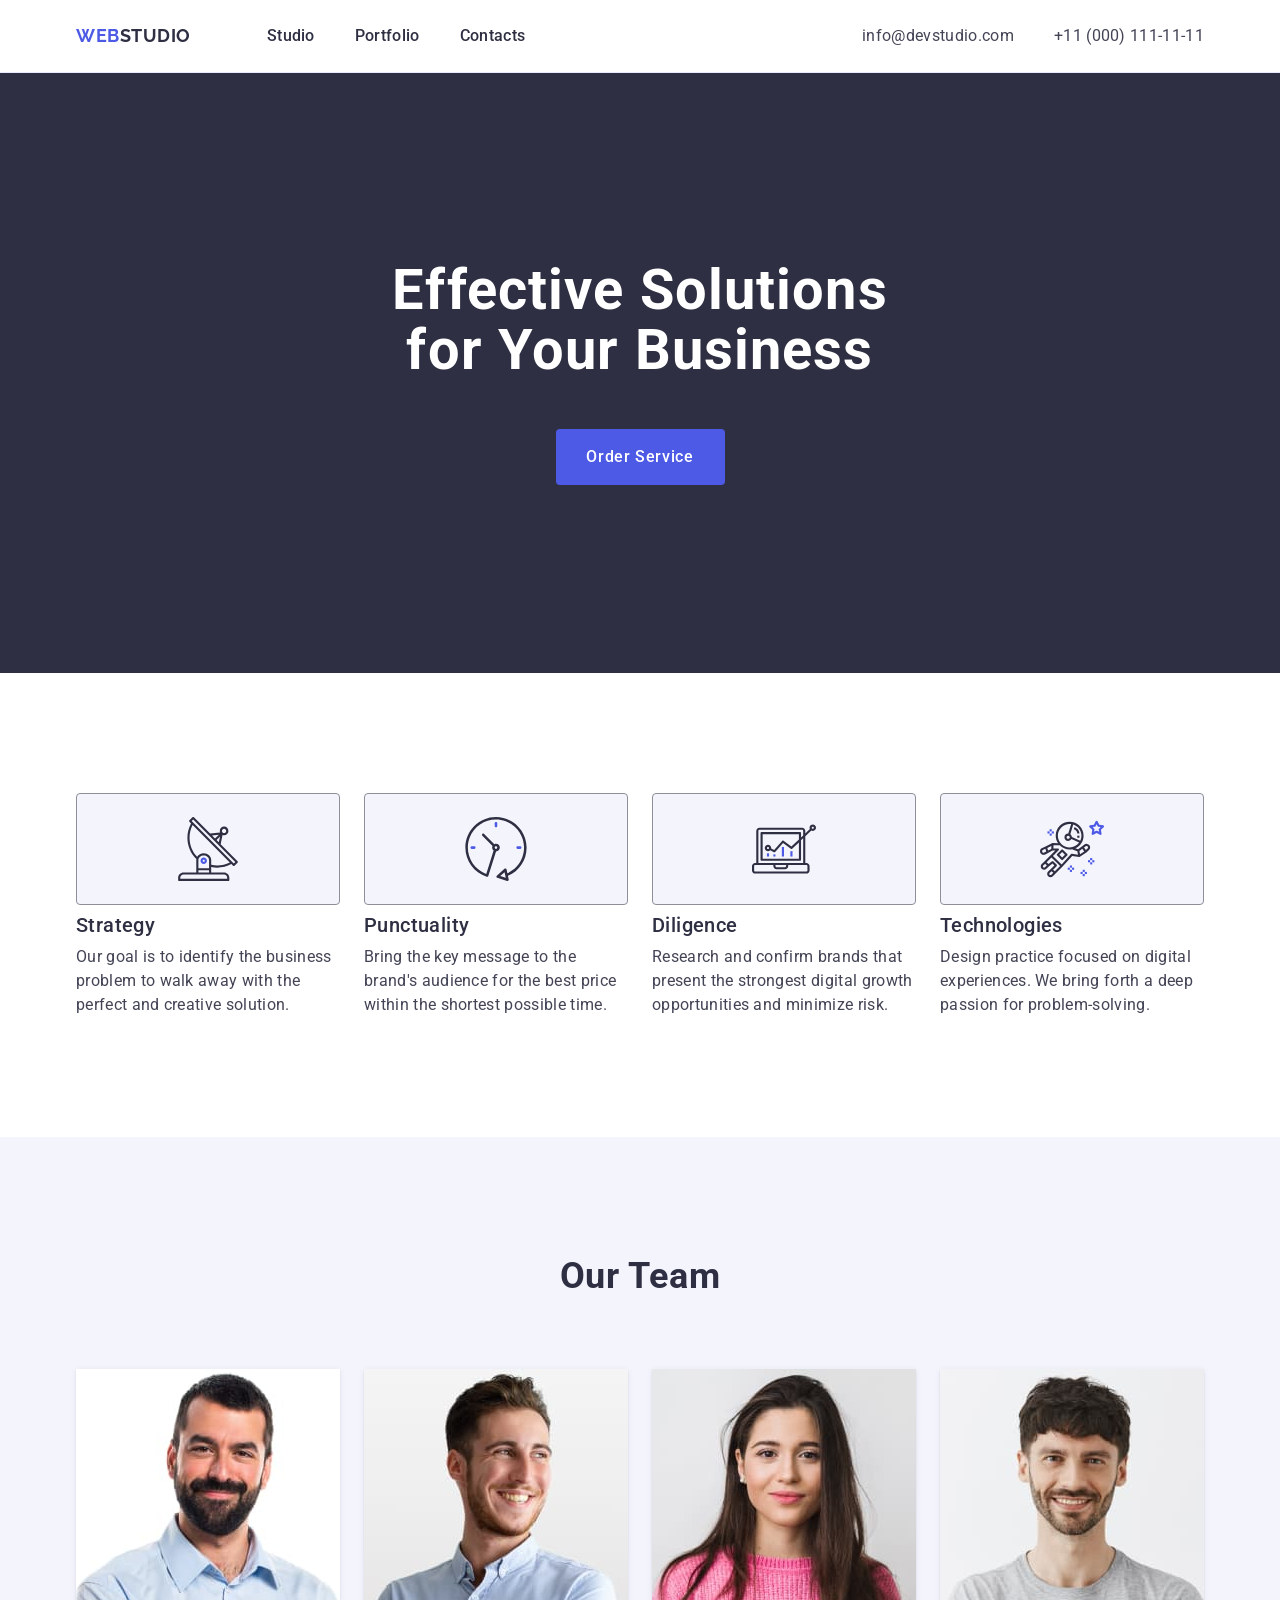
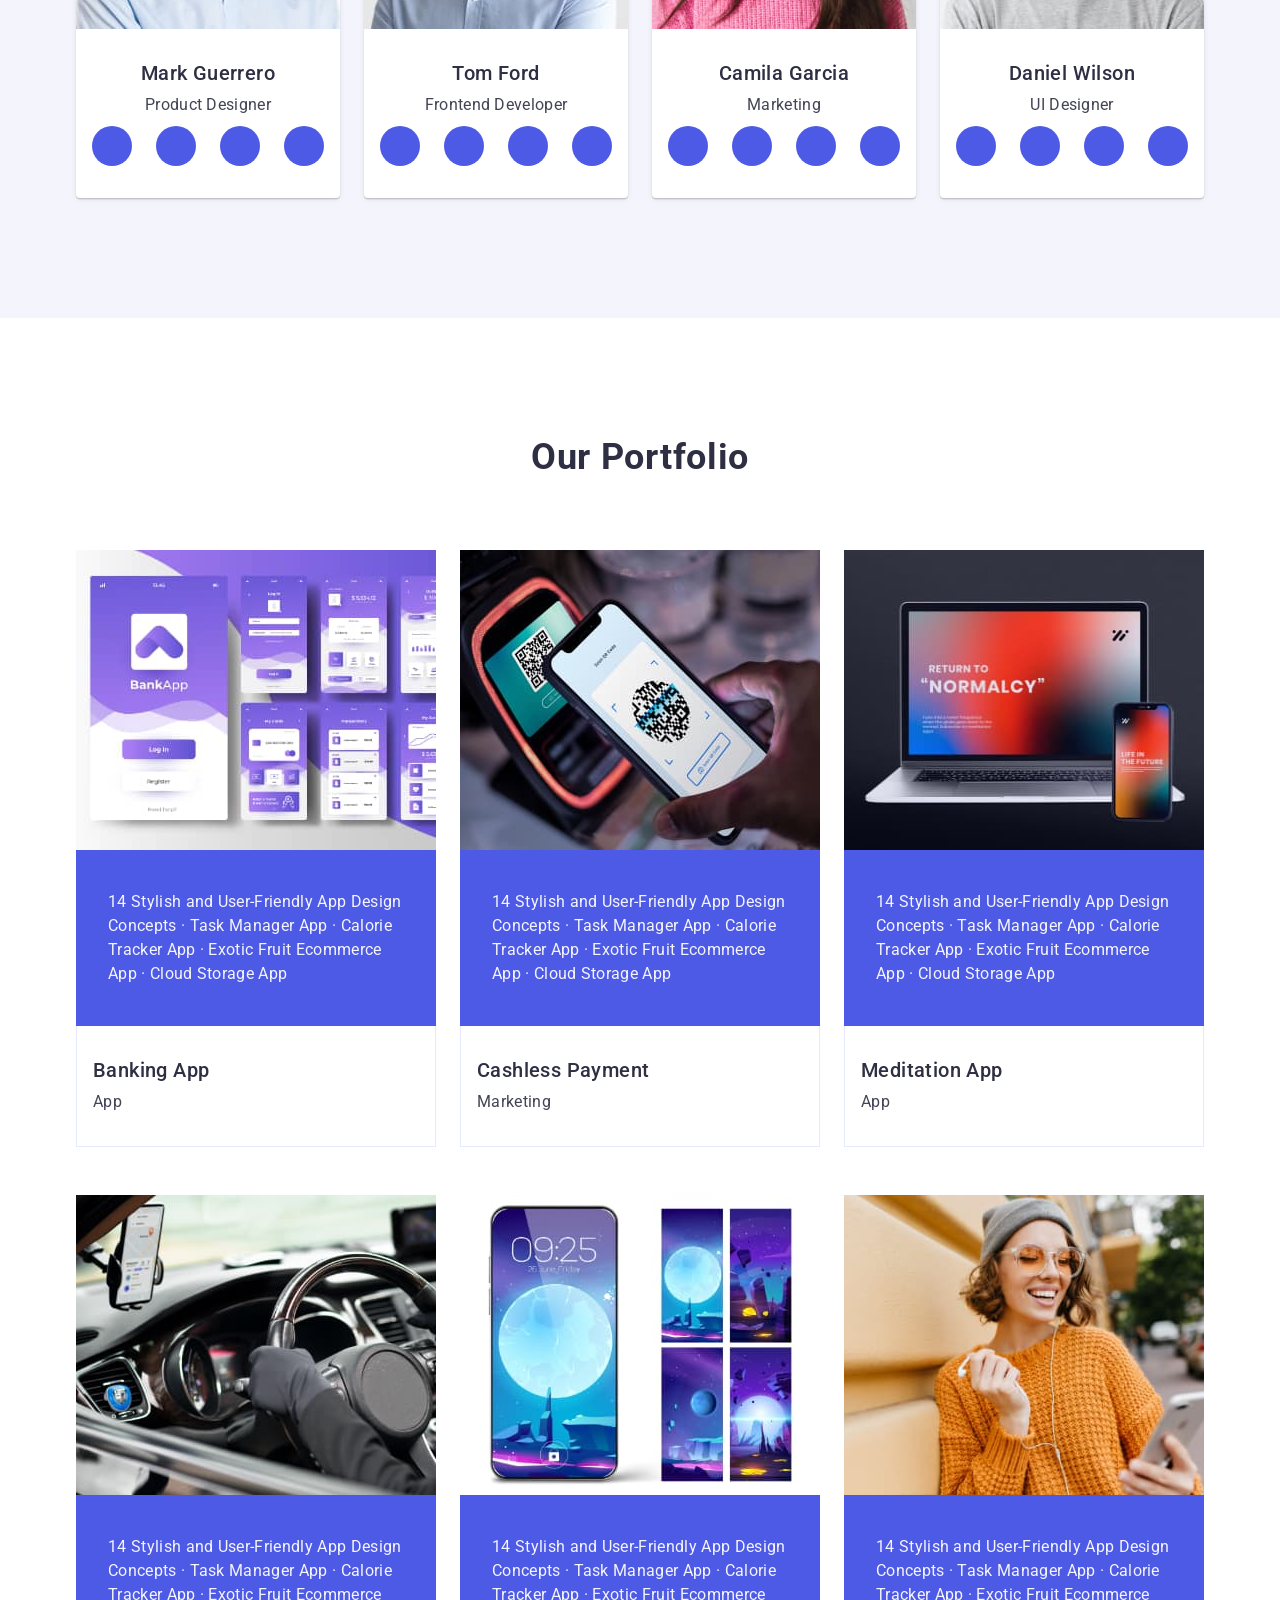
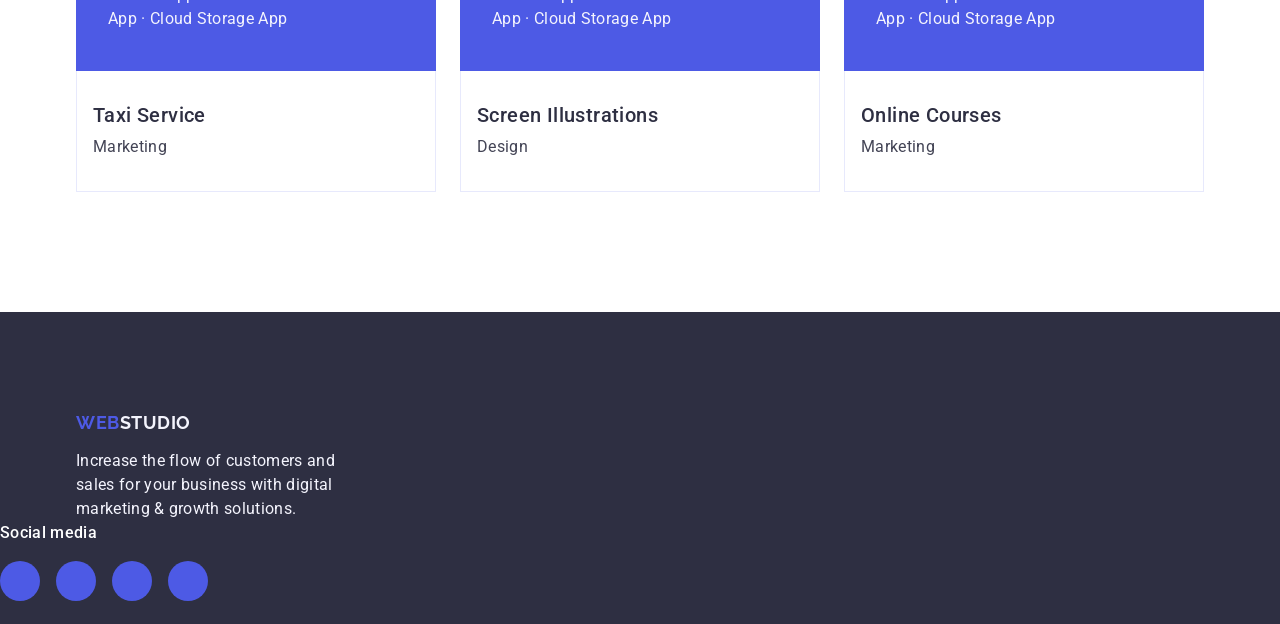
==== commit 43687f6b: "commit numero uno niech sie dzieje wola nieba -podejscie pierwsze -> akcja" ====
--- a/index.html
+++ b/index.html
@@ -62,11 +62,21 @@
                 <h2 class="visually-hidden">hidden-header</h2>
                 <ul class="list-title">
                     <li class="list-item">
+                        <div class="div-list-icon">
+                            <svg class="list-icon" width="64" height="64">
+                                <use href="./images/Icons.svg#icon-antenna.icon"></use>
+                            </svg>
+                        </div>
                         <h3 class="title">Strategy</h3>
                         <p class="text">Our goal is to identify the business
                             problem to walk away with the perfect and creative solution.</p>
                     </li>
                     <li class="list-item">
+                        <div class="div-list-icon">
+                            <svg class="list-icon" width="64" height="64">
+                                <use href="./images/Icons.svg#icon-clock.icon"></use>
+                            </svg>
+                        </div>
                         <h3 class="title">Punctuality</h3>
                         <p class="text">Bring the key message to the brand's audience for the best price within the
                             shortest
@@ -74,6 +84,11 @@
                             time.</p>
                     </li>
                     <li class="list-item">
+                        <div class="div-list-icon">
+                            <svg class="list-icon" width="64" height="64">
+                                <use href="./images/Icons.svg#icon-diagram.icon"></use>
+                            </svg>
+                        </div>
                         <h3 class="title">Diligence</h3>
                         <p class="text">Research and confirm brands that present the strongest digital growth
                             opportunities
@@ -81,6 +96,11 @@
                             risk.</p>
                     </li>
                     <li class="list-item">
+                        <div class="div-list-icon">
+                            <svg class="list-icon" width="64" height="64">
+                                <use href="./images/Icons.svg#icon-astronaut.icon"></use>
+                            </svg>
+                        </div>
                         <h3 class="title">Technologies</h3>
                         <p class="text">Design practice focused on digital experiences. We bring forth a deep passion
                             for
@@ -99,6 +119,36 @@
                         <div class="div-portfolio">
                             <h3 class="team-mate">Mark Guerrero</h3>
                             <p class="position">Product Designer</p>
+                            <ul class="list-icon-social-media">
+                                <li class="icon-social-media">
+                                    <a href="https://instagram.com/" class="social-media-link" target="_blank">
+                                        <svg class="traling-icons" width="16" height="16">
+                                            <use href=".images/Icons.svg#icon-instagram"></use>
+                                        </svg>
+                                    </a>
+                                </li>
+                                <li class="icon-social-media">
+                                    <a href="https://www.twitter.com/" class="social-media-link" target="_blank">
+                                        <svg class="traling-icons" width="16" height="16">
+                                            <use href="./images/Icons.svg#icon-twitter"></use>
+                                        </svg>
+                                    </a>
+                                </li>
+                                <li class="icon-social-media">
+                                    <a href="https://www.facebook.com/" class="social-media-link" target="_blank">
+                                        <svg class="traling-icons" width="16" height="16">
+                                            <use href="./images/Icons.svg#icon-facebook"></use>
+                                        </svg>
+                                    </a>
+                                </li>
+                                <li class="icon-social-media">
+                                    <a href="https:/linkedin.com/" class="social-media-link" target="_blank">
+                                        <svg class="traling-icons" width="16" height="16">
+                                            <use href="./images/Icons.svg#icon-linkedin"></use>
+                                        </svg>
+                                    </a>
+                                </li>
+                            </ul>
                         </div>
                     </li>
                     <li class="team-card">
@@ -106,6 +156,36 @@
                         <div class="div-portfolio">
                             <h3 class="team-mate">Tom Ford</h3>
                             <p class="position">Frontend Developer</p>
+                            <ul class="list-icon-social-media">
+                                <li class="icon-social-media">
+                                    <a href="https://instagram.com/" class="social-media-link" target="_blank">
+                                        <svg class="traling-icons" width="16" height="16">
+                                            <use href=".images/Icons.svg#icon-instagram"></use>
+                                        </svg>
+                                    </a>
+                                </li>
+                                <li class="icon-social-media">
+                                    <a href="https://www.twitter.com/" class="social-media-link" target="_blank">
+                                        <svg class="traling-icons" width="16" height="16">
+                                            <use href="./images/Icons.svg#icon-twitter"></use>
+                                        </svg>
+                                    </a>
+                                </li>
+                                <li class="icon-social-media">
+                                    <a href="https://www.facebook.com/" class="social-media-link" target="_blank">
+                                        <svg class="traling-icons" width="16" height="16">
+                                            <use href="./images/Icons.svg#icon-facebook"></use>
+                                        </svg>
+                                    </a>
+                                </li>
+                                <li class="icon-social-media">
+                                    <a href="https:/linkedin.com/" class="social-media-link" target="_blank">
+                                        <svg class="traling-icons" width="16" height="16">
+                                            <use href="./images/Icons.svg#icon-linkedin"></use>
+                                        </svg>
+                                    </a>
+                                </li>
+                            </ul>
                         </div>
                     </li>
                     <li class="team-card">
@@ -113,6 +193,36 @@
                         <div class="div-portfolio">
                             <h3 class="team-mate">Camila Garcia</h3>
                             <p class="position">Marketing</p>
+                            <ul class="list-icon-social-media">
+                                <li class="icon-social-media">
+                                    <a href="https://instagram.com/" class="social-media-link" target="_blank">
+                                        <svg class="traling-icons" width="16" height="16">
+                                            <use href=".images/Icons.svg#icon-instagram"></use>
+                                        </svg>
+                                    </a>
+                                </li>
+                                <li class="icon-social-media">
+                                    <a href="https://www.twitter.com/" class="social-media-link" target="_blank">
+                                        <svg class="traling-icons" width="16" height="16">
+                                            <use href="./images/Icons.svg#icon-twitter"></use>
+                                        </svg>
+                                    </a>
+                                </li>
+                                <li class="icon-social-media">
+                                    <a href="https://www.facebook.com/" class="social-media-link" target="_blank">
+                                        <svg class="traling-icons" width="16" height="16">
+                                            <use href="./images/Icons.svg#icon-facebook"></use>
+                                        </svg>
+                                    </a>
+                                </li>
+                                <li class="icon-social-media">
+                                    <a href="https:/linkedin.com/" class="social-media-link" target="_blank">
+                                        <svg class="traling-icons" width="16" height="16">
+                                            <use href="./images/Icons.svg#icon-linkedin"></use>
+                                        </svg>
+                                    </a>
+                                </li>
+                            </ul>
                         </div>
                     </li>
                     <li class="team-card">
@@ -120,6 +230,36 @@
                         <div class="div-portfolio">
                             <h3 class="team-mate">Daniel Wilson</h3>
                             <p class="position">UI Designer</p>
+                            <ul class="list-icon-social-media">
+                                <li class="icon-social-media">
+                                    <a href="https://instagram.com/" class="social-media-link" target="_blank">
+                                        <svg class="traling-icons" width="16" height="16">
+                                            <use href=".images/Icons.svg#icon-instagram"></use>
+                                        </svg>
+                                    </a>
+                                </li>
+                                <li class="icon-social-media">
+                                    <a href="https://www.twitter.com/" class="social-media-link" target="_blank">
+                                        <svg class="traling-icons" width="16" height="16">
+                                            <use href="./images/Icons.svg#icon-twitter"></use>
+                                        </svg>
+                                    </a>
+                                </li>
+                                <li class="icon-social-media">
+                                    <a href="https://www.facebook.com/" class="social-media-link" target="_blank">
+                                        <svg class="traling-icons" width="16" height="16">
+                                            <use href="./images/Icons.svg#icon-facebook"></use>
+                                        </svg>
+                                    </a>
+                                </li>
+                                <li class="icon-social-media">
+                                    <a href="https:/linkedin.com/" class="social-media-link" target="_blank">
+                                        <svg class="traling-icons" width="16" height="16">
+                                            <use href="./images/Icons.svg#icon-linkedin"></use>
+                                        </svg>
+                                    </a>
+                                </li>
+                            </ul>
                         </div>
                     </li>
                 </ul>
@@ -131,43 +271,60 @@
                 <h2 class="portfolio">Our Portfolio</h2>
                 <ul class="portfolio-showcase">
                     <li class="portfolio-item">
-                        <img src="./images/img1.jpg" alt="banking app showcase" width="360" height="300">
+                        <div class="hidden-card">
+                            <img src="./images/img1.jpg" alt="banking app showcase" width="360" height="300">
+                            <p class="hidden-text">14 Stylish and User-Friendly App Design Concepts · Task Manager App · Calorie Tracker App · Exotic Fruit Ecommerce App · Cloud Storage App</p>
+                        </div>
                         <div class="div-row">
                             <h3 class="header-portfolio">Banking App</h3>
                             <p class="script">App</p>
                         </div>
                     </li>
                     <li class="portfolio-item">
-                        <img src="./images/img2.jpg" alt="NFC payment" width="360">
+                        <div class="hidden-card">
+                            <img src="./images/img2.jpg" alt="NFC payment" width="360">
+                            <p class="hidden-text">14 Stylish and User-Friendly App Design Concepts · Task Manager App · Calorie Tracker App · Exotic Fruit Ecommerce App · Cloud Storage App</p>
+                        </div>
                         <div class="div-row">
                             <h3 class="header-portfolio">Cashless Payment</h3>
                             <p class="script">Marketing</p>
                         </div>
                     </li>
                     <li class="portfolio-item">
-                        <img src="./images/img3.jpg" alt="colorful screen of laptop and phone" width="360" height="300">
+                        <div class="hidden-card">
+                            <img src="./images/img3.jpg" alt="colorful screen of laptop and phone" width="360" height="300">
+                            <p class="hidden-text">14 Stylish and User-Friendly App Design Concepts · Task Manager App · Calorie Tracker App · Exotic Fruit Ecommerce App · Cloud Storage App</p>
+                        </div>
                         <div class="div-row">
                             <h3 class="header-portfolio">Meditation App</h3>
                             <p class="script">App</p>
                         </div>
                     </li>
                     <li class="portfolio-item">
-                        <img src="./images/img4.jpg" alt="control panel in the car" width="360" height="300">
+                        <div class="hidden-card">
+                            <img src="./images/img4.jpg" alt="control panel in the car" width="360" height="300">
+                            <p class="hidden-text">14 Stylish and User-Friendly App Design Concepts · Task Manager App · Calorie Tracker App · Exotic Fruit Ecommerce App · Cloud Storage App</p>
+                        </div>
                         <div class="div-row">
                             <h3 class="header-portfolio">Taxi Service</h3>
                             <p class="script">Marketing</p>
                         </div>
                     </li>
                     <li class="portfolio-item">
-                        <img src="./images/img5.jpg" alt="set of walpapers for phone" width="360" height="300">
+                        <div class="hidden-card">
+                            <img src="./images/img5.jpg" alt="set of walpapers for phone" width="360" height="300">
+                            <p class="hidden-text">14 Stylish and User-Friendly App Design Concepts · Task Manager App · Calorie Tracker App · Exotic Fruit Ecommerce App · Cloud Storage App</p>
+                        </div>
                         <div class="div-row">
                             <h3 class="header-portfolio">Screen Illustrations</h3>
                             <p class="script">Design</p>
                         </div>
                     </li>
                     <li class="portfolio-item">
-                        <img src="./images/img6.jpg" alt="smiling lady in orange sweater and sunglasses" width="360"
-                            height="300">
+                        <div class="hidden-card">
+                            <img src="./images/img6.jpg" alt="smiling lady in orange sweater and sunglasses" width="360" height="300">
+                            <p class="hidden-text">14 Stylish and User-Friendly App Design Concepts · Task Manager App · Calorie Tracker App · Exotic Fruit Ecommerce App · Cloud Storage App</p>
+                        </div>
                         <div class="div-row">
                             <h3 class="header-portfolio">Online Courses</h3>
                             <p class="script">Marketing</p>
@@ -184,6 +341,39 @@
             <p class="footer-text">Increase the flow of customers and sales for your business with digital marketing &
                 growth solutions.</p>
         </div>
+        <div class="div-footer-social-media">
+            <p class="text-social-media-footer">Social media</p>
+            <ul class="list-social-media-footer">
+                <li class="icon-social-media">
+                    <a href="https://www.instagram.com/" class="social-media-link" target="_blank">
+                        <svg class="traling-icons" width="24" height="24">
+                            <use href="./images/Icons.svg#icon-instagram"></use>
+                        </svg>
+                    </a>
+                </li>
+                <li class="icon-social-media">
+                    <a href="https://www.twitter.com/" class="social-media-link" target="_blank">
+                        <svg class="traling-icons" width="24" height="24">
+                            <use href="./images/Icons.svg#icon-twitter"></use>
+                        </svg>
+                    </a>
+                </li>
+                <li class="icon-social-media">
+                    <a href="https://www.facebook.com/" class="social-media-link" target="_blank">
+                        <svg class="traling-icons" width="24" height="24">
+                            <use href="./images/Icons.svg#icon-facebook"></use>
+                        </svg>
+                    </a>
+                </li>
+                <li class="icon-social-media">
+                    <a href="https://www.linkedin.com/" class="social-media-link" target="_blank">
+                        <svg class="traling-icons" width="24" height="24">
+                            <use href="./images/Icons.svg#icon-linkedin"></use>
+                        </svg>
+                    </a>
+                </li>
+            </ul>
+        </div>
     </footer>
 </body>
 
--- a/css/styles.css
+++ b/css/styles.css
@@ -68,19 +68,19 @@
 
 .list-nav {
 	display: flex;
+	gap: 40px;
+}
+
+.menu-nav {
+	font-family: "Roboto";
+	font-weight: 500;
+	font-size: 16px;
+	line-height: 1.5;
+	letter-spacing: 0.02em;
+	text-decoration: none;
+	color: #2e2f42;
+	display: flex;
 	padding: 24px 0;
-	gap: 40px;
-}
-
-.menu-nav {
-	font-family: "Roboto";
-	font-weight: 500;
-	font-size: 16px;
-	line-height: 1.5;
-	letter-spacing: 0.02em;
-	text-decoration: none;
-	color: #2e2f42;
-	display: flex;
 }
 
 .menu-nav:hover,
@@ -174,6 +174,24 @@
 	width: calc((100% - 3 * 24px) / 4);
 }
 
+.div-list-icon {
+	display: flex;
+	align-items: center;
+	justify-content: center;
+	background: #f4f4fd;
+	width: 264px;
+	height: 112px;
+	margin-bottom: 8px;
+	border: 1px solid #8e8f99;
+	border-radius: 4px;
+	position: relative;
+}
+
+.list-icon {
+	top: 24px;
+	left: 100px;
+}
+
 .service-button:hover,
 .service-button:active,
 .service-button:focus {
@@ -195,7 +213,6 @@
 	font-size: 20px;
 	line-height: 1.2;
 	letter-spacing: 0.02em;
-	text-align: center;
 	color: #2e2f42;
 	margin-bottom: 8px;
 }
@@ -263,8 +280,34 @@
 	color: #434455;
 }
 
+.list-icon-social-media {
+	display: flex;
+	justify-content: center;
+	margin: 9px 16px 0px 16px;
+	gap: 24px;
+}
+
+.icon-social-media {
+	width: 40px;
+	height: 40px;
+}
+
+.social-media-link {
+	display: flex;
+	justify-content: center;
+	align-items: center;
+	width: 100%;
+	height: 100%;
+	background-color: #4d5ae5;
+	border-radius: 50%;
+}
+
+.traling-icons {
+	fill: #f4f4fd;
+}
+
 .our-portfolio-section {
-	background-color: #f4f4fd;
+	background-color: #ffffff;
 	padding-top: 120px;
 	padding-bottom: 120px;
 }
@@ -291,6 +334,23 @@
 
 .portfolio-item {
 	width: calc((100% - 48px) / 3);
+}
+
+.hidden-card {
+	position: relative;
+	overflow: hidden;
+}
+
+.hidden-text {
+	font-size: 16px;
+	line-height: 1.5;
+	letter-spacing: 0.02em;
+	color: #f4f4fd;
+	background-color: #4d5ae5;
+	padding: 40px 32px;
+	height: 100%;
+	width: 100%;
+	top: 0;
 }
 
 .div-row {
@@ -300,7 +360,7 @@
 }
 
 .div-portfolio {
-	padding: 32px 16px;
+	padding: 32px 0px;
 }
 
 .header-portfolio {
@@ -352,3 +412,18 @@
 	flex-wrap: wrap;
 	width: 264px;
 }
+
+.text-social-media-footer {
+	font-size: 16px;
+	font-weight: 500;
+	color: #fff;
+	line-height: 1.5;
+	letter-spacing: 0.02em;
+	margin-bottom: 16px;
+}
+
+.list-social-media-footer {
+	display: flex;
+	gap: 16px;
+}
+
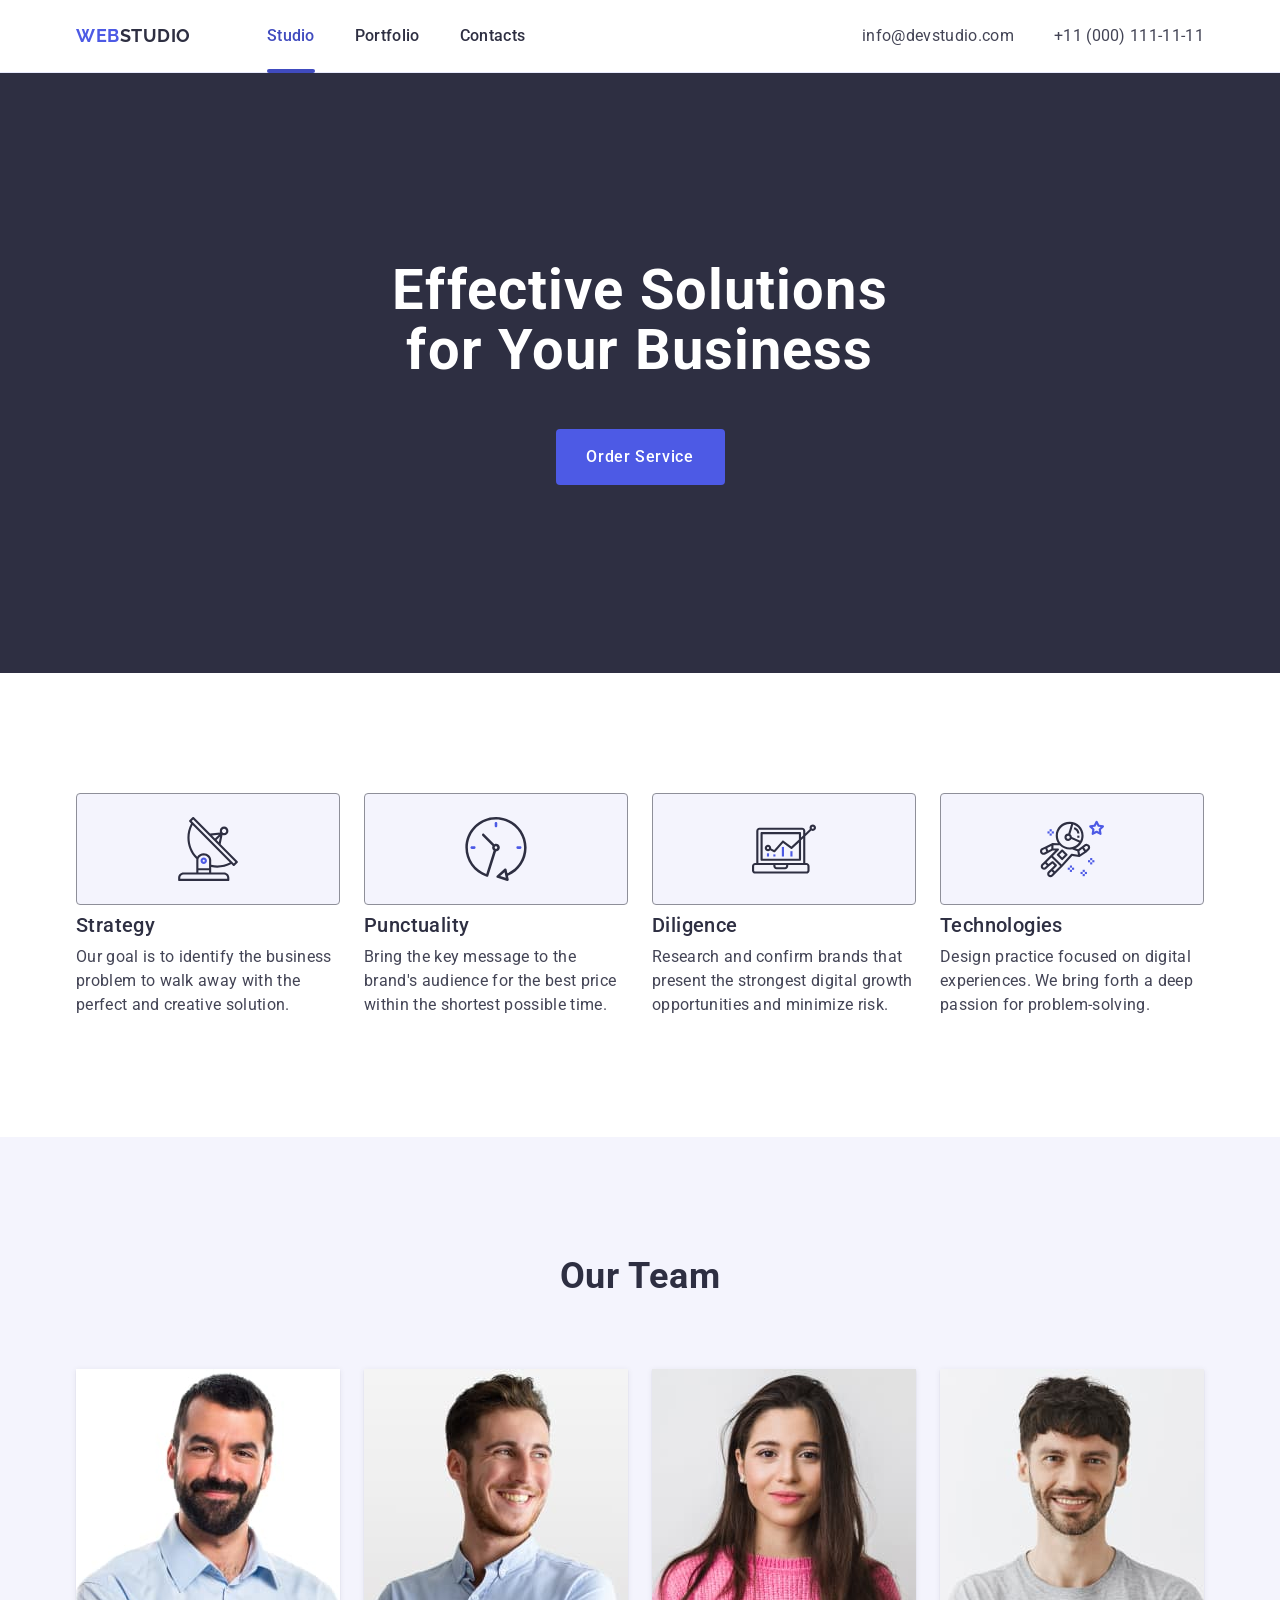
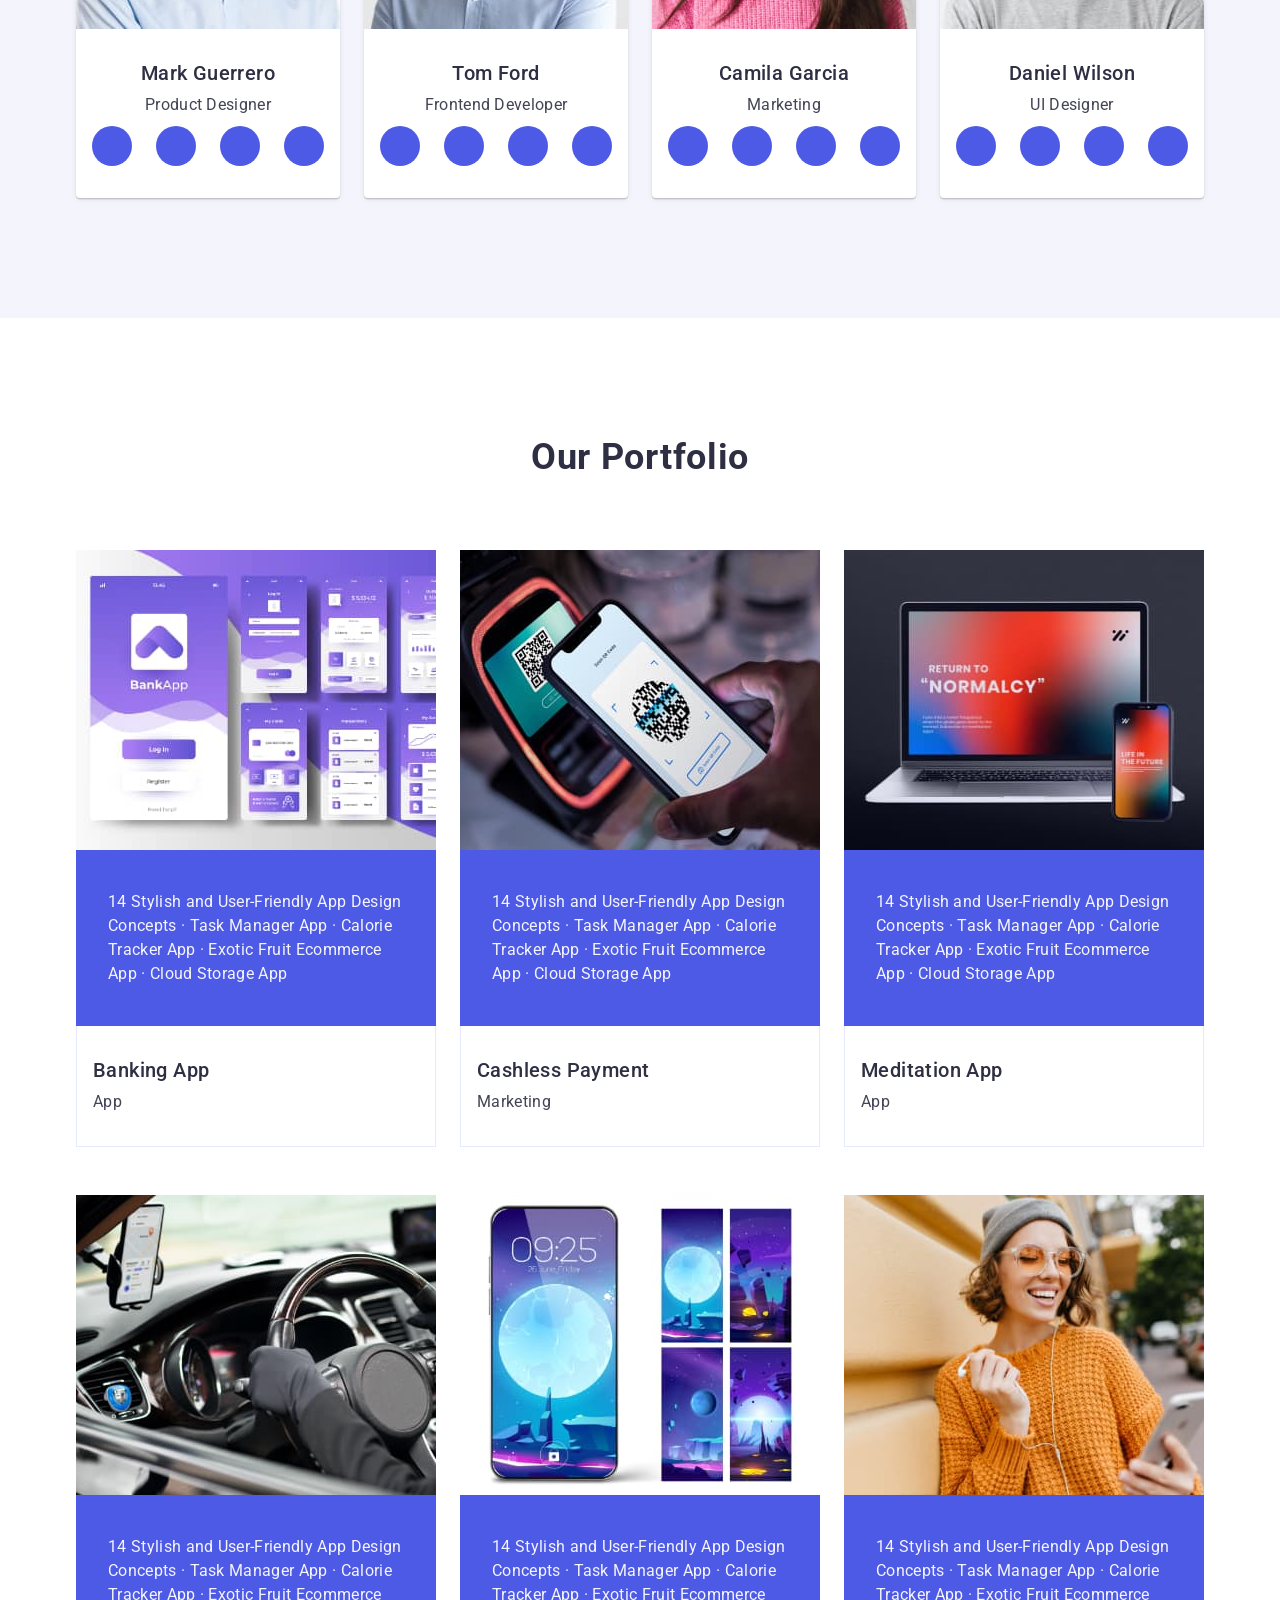
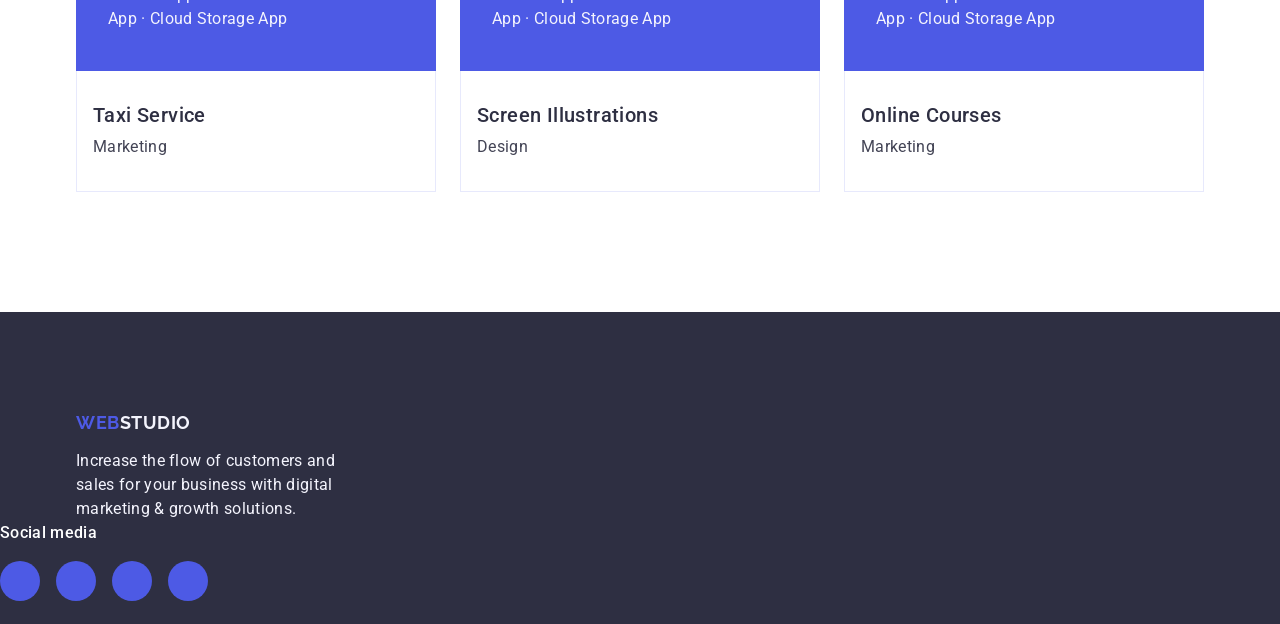
==== commit 842df148: "commit numero dos naglowek: - box-shadow -::after -uzupelnienie ::after" ====
--- a/index.html
+++ b/index.html
@@ -25,7 +25,7 @@
                 <a href="./index.html" class="web">Web<span class="studio">Studio</span></a>
                 <ul class="list-nav">
                     <li>
-                        <a class="menu-nav" href="./index.html">Studio</a>
+                        <a class="menu-nav studio-link" href="./index.html">Studio</a>
                     </li>
                     <li>
                         <a class="menu-nav" href="">Portfolio</a>
--- a/css/styles.css
+++ b/css/styles.css
@@ -23,6 +23,8 @@
 
 .first-line {
 	border-bottom: 1px solid #e7e9fc;
+	box-shadow: 0 2px 1px rgba(46, 47, 66, 0.08),
+	0 1px 1px rgba(46, 47, 66, 0.16), 0 1px 6px rgba(46, 47, 66, 0.08);
 }
 
 .div-container {
@@ -81,6 +83,24 @@
 	color: #2e2f42;
 	display: flex;
 	padding: 24px 0;
+	position: relative;
+	transition: color 250ms cubic-bezier(0.4, 0, 0.2, 1);
+}
+
+.studio-link {
+	position: relative;
+	color: #404bbf;
+}
+
+.studio-link::after {
+	content: "";
+	width: 100%;
+	position: absolute;
+	left: 0;
+	bottom: -1px;
+	height: 4px;
+	background-color: #404bbf;
+	border-radius: 2px;
 }
 
 .menu-nav:hover,
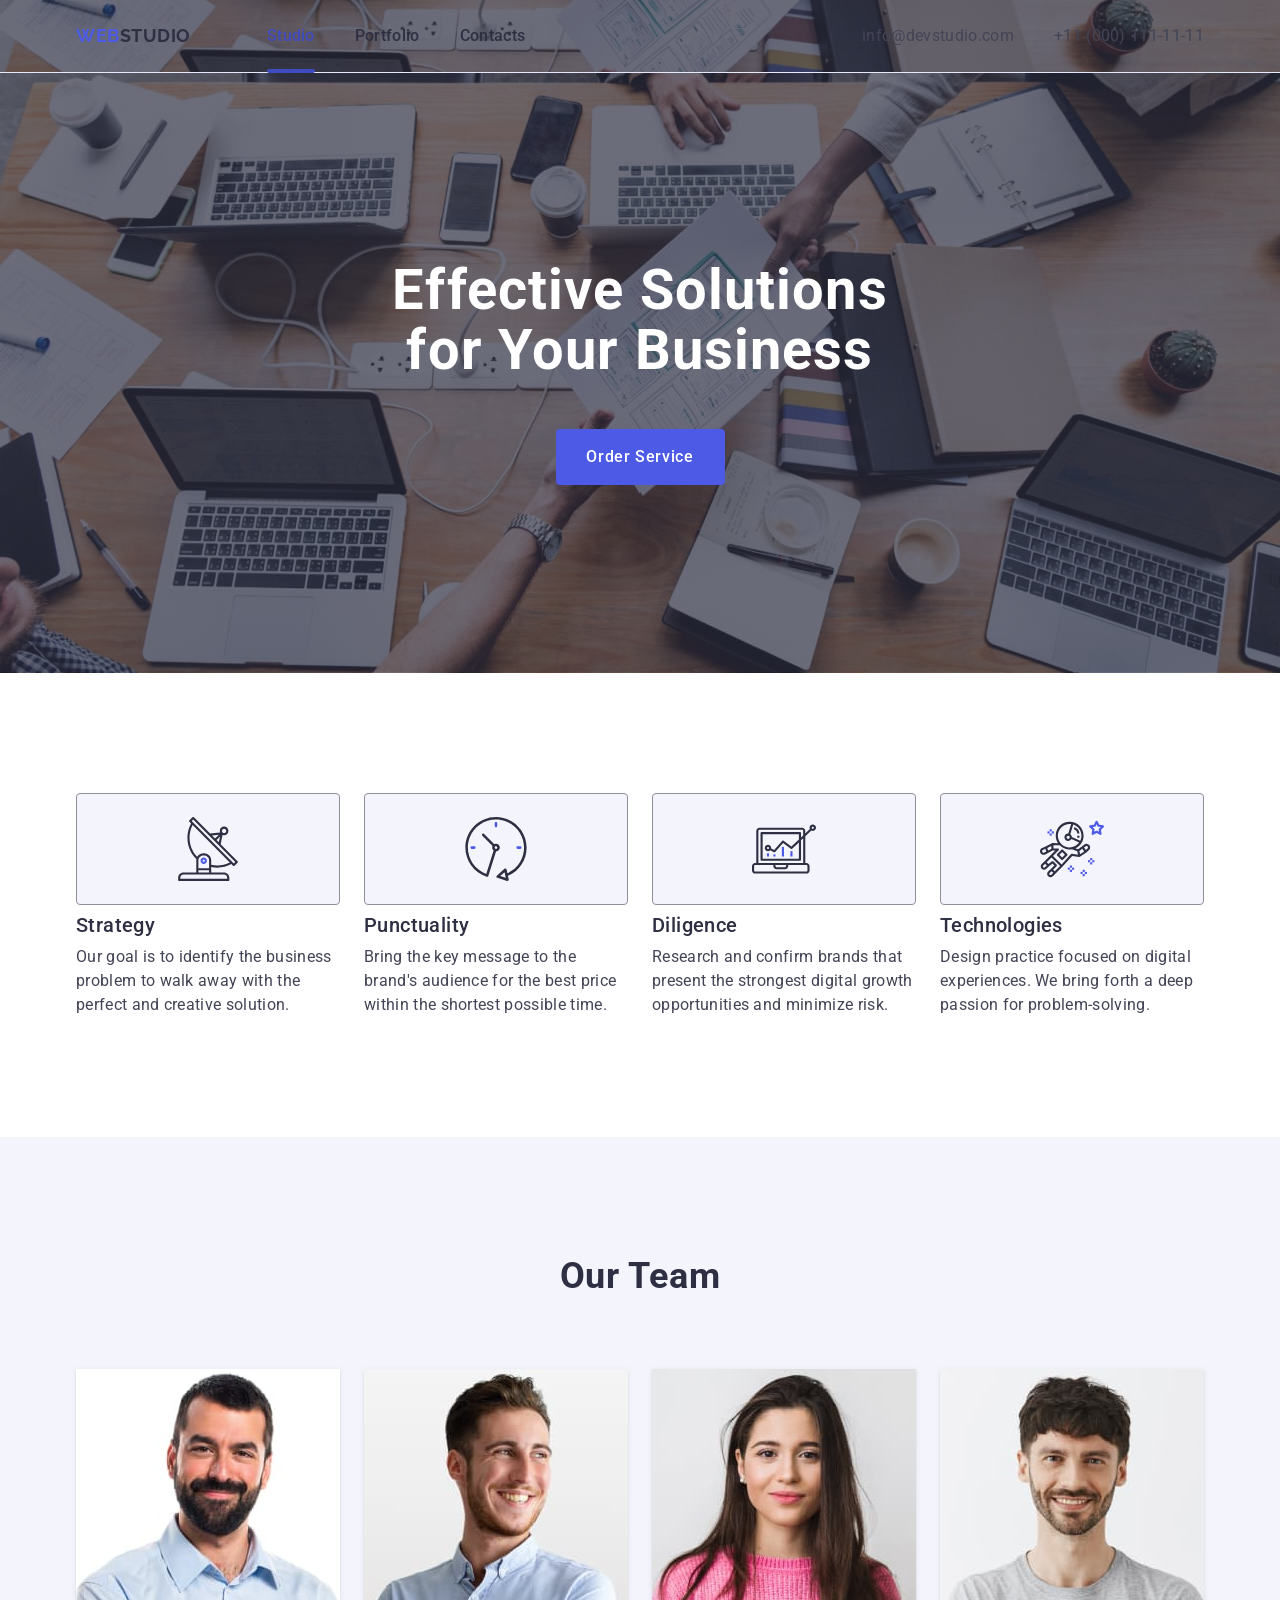
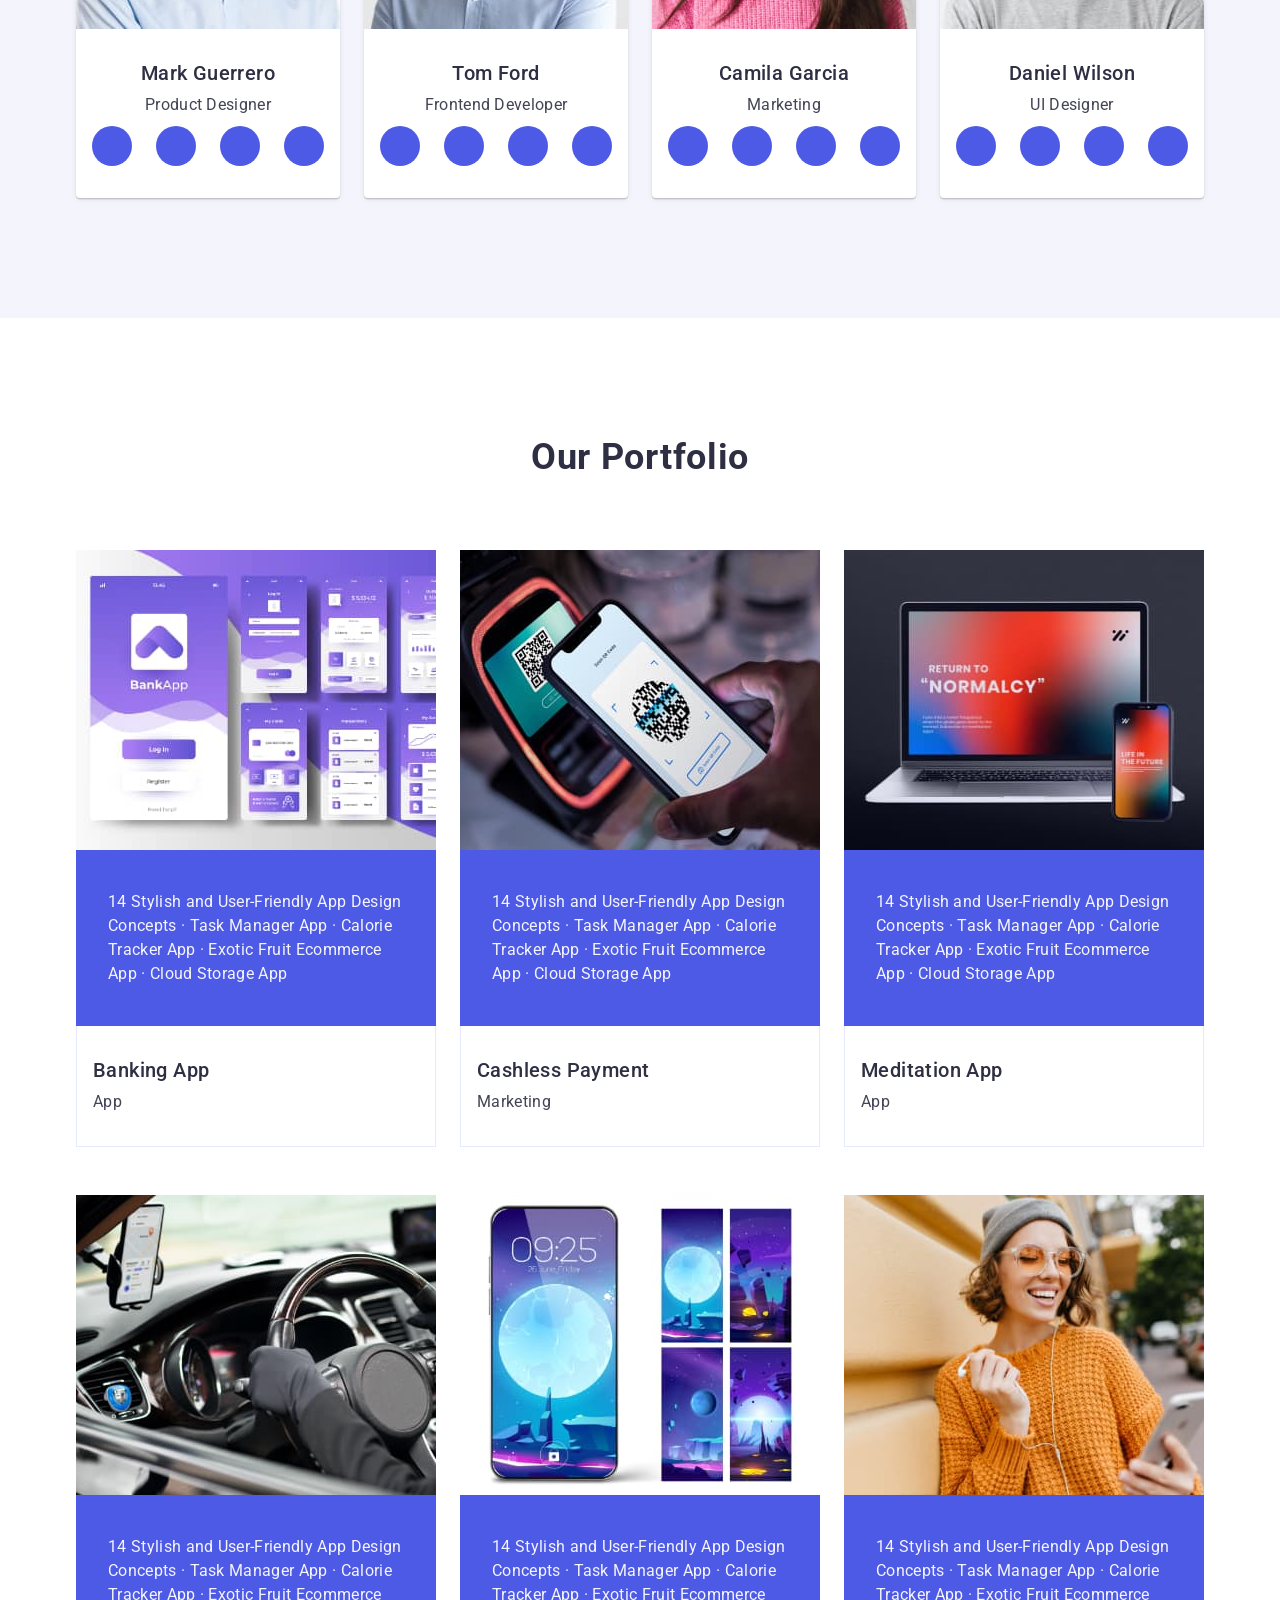
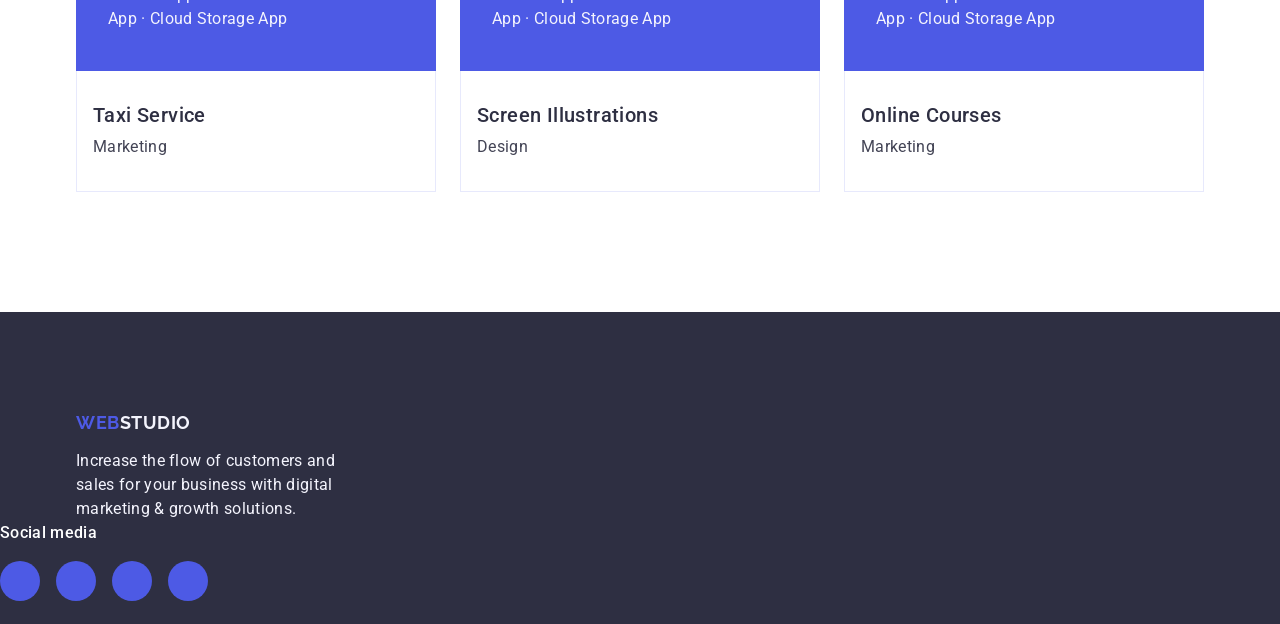
==== commit 39640b31: "commit" ====
--- a/index.html
+++ b/index.html
@@ -64,7 +64,7 @@
                     <li class="list-item">
                         <div class="div-list-icon">
                             <svg class="list-icon" width="64" height="64">
-                                <use href="./images/Icons.svg#icon-antenna.icon"></use>
+                                <use href="./images/icons.svg#icon-antenna.icon"></use>
                             </svg>
                         </div>
                         <h3 class="title">Strategy</h3>
@@ -74,7 +74,7 @@
                     <li class="list-item">
                         <div class="div-list-icon">
                             <svg class="list-icon" width="64" height="64">
-                                <use href="./images/Icons.svg#icon-clock.icon"></use>
+                                <use href="./images/icons.svg#icon-clock.icon"></use>
                             </svg>
                         </div>
                         <h3 class="title">Punctuality</h3>
@@ -86,7 +86,7 @@
                     <li class="list-item">
                         <div class="div-list-icon">
                             <svg class="list-icon" width="64" height="64">
-                                <use href="./images/Icons.svg#icon-diagram.icon"></use>
+                                <use href="./images/icons.svg#icon-diagram.icon"></use>
                             </svg>
                         </div>
                         <h3 class="title">Diligence</h3>
@@ -98,7 +98,7 @@
                     <li class="list-item">
                         <div class="div-list-icon">
                             <svg class="list-icon" width="64" height="64">
-                                <use href="./images/Icons.svg#icon-astronaut.icon"></use>
+                                <use href="./images/icons.svg#icon-astronaut.icon"></use>
                             </svg>
                         </div>
                         <h3 class="title">Technologies</h3>
@@ -123,28 +123,28 @@
                                 <li class="icon-social-media">
                                     <a href="https://instagram.com/" class="social-media-link" target="_blank">
                                         <svg class="traling-icons" width="16" height="16">
-                                            <use href=".images/Icons.svg#icon-instagram"></use>
+                                            <use href=".images/icons.svg#icon-instagram"></use>
                                         </svg>
                                     </a>
                                 </li>
                                 <li class="icon-social-media">
                                     <a href="https://www.twitter.com/" class="social-media-link" target="_blank">
                                         <svg class="traling-icons" width="16" height="16">
-                                            <use href="./images/Icons.svg#icon-twitter"></use>
+                                            <use href="./images/icons.svg#icon-twitter"></use>
                                         </svg>
                                     </a>
                                 </li>
                                 <li class="icon-social-media">
                                     <a href="https://www.facebook.com/" class="social-media-link" target="_blank">
                                         <svg class="traling-icons" width="16" height="16">
-                                            <use href="./images/Icons.svg#icon-facebook"></use>
-                                        </svg>
-                                    </a>
-                                </li>
-                                <li class="icon-social-media">
-                                    <a href="https:/linkedin.com/" class="social-media-link" target="_blank">
-                                        <svg class="traling-icons" width="16" height="16">
-                                            <use href="./images/Icons.svg#icon-linkedin"></use>
+                                            <use href="./images/icons.svg#icon-facebook"></use>
+                                        </svg>
+                                    </a>
+                                </li>
+                                <li class="icon-social-media">
+                                    <a href="https://linkedin.com/" class="social-media-link" target="_blank">
+                                        <svg class="traling-icons" width="16" height="16">
+                                            <use href="./images/icons.svg#icon-linkedin"></use>
                                         </svg>
                                     </a>
                                 </li>
@@ -160,28 +160,28 @@
                                 <li class="icon-social-media">
                                     <a href="https://instagram.com/" class="social-media-link" target="_blank">
                                         <svg class="traling-icons" width="16" height="16">
-                                            <use href=".images/Icons.svg#icon-instagram"></use>
+                                            <use href=".images/icons.svg#icon-instagram"></use>
                                         </svg>
                                     </a>
                                 </li>
                                 <li class="icon-social-media">
                                     <a href="https://www.twitter.com/" class="social-media-link" target="_blank">
                                         <svg class="traling-icons" width="16" height="16">
-                                            <use href="./images/Icons.svg#icon-twitter"></use>
+                                            <use href="./images/icons.svg#icon-twitter"></use>
                                         </svg>
                                     </a>
                                 </li>
                                 <li class="icon-social-media">
                                     <a href="https://www.facebook.com/" class="social-media-link" target="_blank">
                                         <svg class="traling-icons" width="16" height="16">
-                                            <use href="./images/Icons.svg#icon-facebook"></use>
-                                        </svg>
-                                    </a>
-                                </li>
-                                <li class="icon-social-media">
-                                    <a href="https:/linkedin.com/" class="social-media-link" target="_blank">
-                                        <svg class="traling-icons" width="16" height="16">
-                                            <use href="./images/Icons.svg#icon-linkedin"></use>
+                                            <use href="./images/icons.svg#icon-facebook"></use>
+                                        </svg>
+                                    </a>
+                                </li>
+                                <li class="icon-social-media">
+                                    <a href="https://linkedin.com/" class="social-media-link" target="_blank">
+                                        <svg class="traling-icons" width="16" height="16">
+                                            <use href="./images/icons.svg#icon-linkedin"></use>
                                         </svg>
                                     </a>
                                 </li>
@@ -197,28 +197,28 @@
                                 <li class="icon-social-media">
                                     <a href="https://instagram.com/" class="social-media-link" target="_blank">
                                         <svg class="traling-icons" width="16" height="16">
-                                            <use href=".images/Icons.svg#icon-instagram"></use>
+                                            <use href=".images/icons.svg#icon-instagram"></use>
                                         </svg>
                                     </a>
                                 </li>
                                 <li class="icon-social-media">
                                     <a href="https://www.twitter.com/" class="social-media-link" target="_blank">
                                         <svg class="traling-icons" width="16" height="16">
-                                            <use href="./images/Icons.svg#icon-twitter"></use>
+                                            <use href="./images/icons.svg#icon-twitter"></use>
                                         </svg>
                                     </a>
                                 </li>
                                 <li class="icon-social-media">
                                     <a href="https://www.facebook.com/" class="social-media-link" target="_blank">
                                         <svg class="traling-icons" width="16" height="16">
-                                            <use href="./images/Icons.svg#icon-facebook"></use>
-                                        </svg>
-                                    </a>
-                                </li>
-                                <li class="icon-social-media">
-                                    <a href="https:/linkedin.com/" class="social-media-link" target="_blank">
-                                        <svg class="traling-icons" width="16" height="16">
-                                            <use href="./images/Icons.svg#icon-linkedin"></use>
+                                            <use href="./images/icons.svg#icon-facebook"></use>
+                                        </svg>
+                                    </a>
+                                </li>
+                                <li class="icon-social-media">
+                                    <a href="https://linkedin.com/" class="social-media-link" target="_blank">
+                                        <svg class="traling-icons" width="16" height="16">
+                                            <use href="./images/icons.svg#icon-linkedin"></use>
                                         </svg>
                                     </a>
                                 </li>
@@ -234,28 +234,28 @@
                                 <li class="icon-social-media">
                                     <a href="https://instagram.com/" class="social-media-link" target="_blank">
                                         <svg class="traling-icons" width="16" height="16">
-                                            <use href=".images/Icons.svg#icon-instagram"></use>
+                                            <use href=".images/icons.svg#icon-instagram"></use>
                                         </svg>
                                     </a>
                                 </li>
                                 <li class="icon-social-media">
                                     <a href="https://www.twitter.com/" class="social-media-link" target="_blank">
                                         <svg class="traling-icons" width="16" height="16">
-                                            <use href="./images/Icons.svg#icon-twitter"></use>
+                                            <use href="./images/icons.svg#icon-twitter"></use>
                                         </svg>
                                     </a>
                                 </li>
                                 <li class="icon-social-media">
                                     <a href="https://www.facebook.com/" class="social-media-link" target="_blank">
                                         <svg class="traling-icons" width="16" height="16">
-                                            <use href="./images/Icons.svg#icon-facebook"></use>
-                                        </svg>
-                                    </a>
-                                </li>
-                                <li class="icon-social-media">
-                                    <a href="https:/linkedin.com/" class="social-media-link" target="_blank">
-                                        <svg class="traling-icons" width="16" height="16">
-                                            <use href="./images/Icons.svg#icon-linkedin"></use>
+                                            <use href="./images/icons.svg#icon-facebook"></use>
+                                        </svg>
+                                    </a>
+                                </li>
+                                <li class="icon-social-media">
+                                    <a href="https://linkedin.com/" class="social-media-link" target="_blank">
+                                        <svg class="traling-icons" width="16" height="16">
+                                            <use href="./images/icons.svg#icon-linkedin"></use>
                                         </svg>
                                     </a>
                                 </li>
@@ -347,28 +347,28 @@
                 <li class="icon-social-media">
                     <a href="https://www.instagram.com/" class="social-media-link" target="_blank">
                         <svg class="traling-icons" width="24" height="24">
-                            <use href="./images/Icons.svg#icon-instagram"></use>
+                            <use href="./images/icons.svg#icon-instagram"></use>
                         </svg>
                     </a>
                 </li>
                 <li class="icon-social-media">
                     <a href="https://www.twitter.com/" class="social-media-link" target="_blank">
                         <svg class="traling-icons" width="24" height="24">
-                            <use href="./images/Icons.svg#icon-twitter"></use>
+                            <use href="./images/icons.svg#icon-twitter"></use>
                         </svg>
                     </a>
                 </li>
                 <li class="icon-social-media">
                     <a href="https://www.facebook.com/" class="social-media-link" target="_blank">
                         <svg class="traling-icons" width="24" height="24">
-                            <use href="./images/Icons.svg#icon-facebook"></use>
+                            <use href="./images/icons.svg#icon-facebook"></use>
                         </svg>
                     </a>
                 </li>
                 <li class="icon-social-media">
                     <a href="https://www.linkedin.com/" class="social-media-link" target="_blank">
                         <svg class="traling-icons" width="24" height="24">
-                            <use href="./images/Icons.svg#icon-linkedin"></use>
+                            <use href="./images/icons.svg#icon-linkedin"></use>
                         </svg>
                     </a>
                 </li>
--- a/css/styles.css
+++ b/css/styles.css
@@ -25,6 +25,12 @@
 	border-bottom: 1px solid #e7e9fc;
 	box-shadow: 0 2px 1px rgba(46, 47, 66, 0.08),
 	0 1px 1px rgba(46, 47, 66, 0.16), 0 1px 6px rgba(46, 47, 66, 0.08);
+	background-image: linear-gradient(rgba(46, 47, 66, 0.7), rgba(46, 47, 66, 0.7)), url(../images/hero-image.jpg);
+	max-width: 1440px;
+	background-repeat: no-repeat;
+	background-position: center;
+	background-size: cover;
+	transition: background-color 250ms cubic-bezier(0.4, 0, 0.2, 1);
 }
 
 .div-container {
@@ -137,6 +143,12 @@
 	background-color: #2e2f42;
 	text-align: center;
 	padding: 188px 0;
+	background-image: linear-gradient(rgba(46, 47, 66, 0.7), rgba(46, 47, 66, 0.7)), url(../images/hero-image.jpg);
+	max-width: 1440px;
+	background-repeat: no-repeat;
+	background-position: center;
+	background-size: cover;
+	background-color: 250ms cubiz-bezier(0.4, 0.2, 1);
 }
 
 .page-title {
